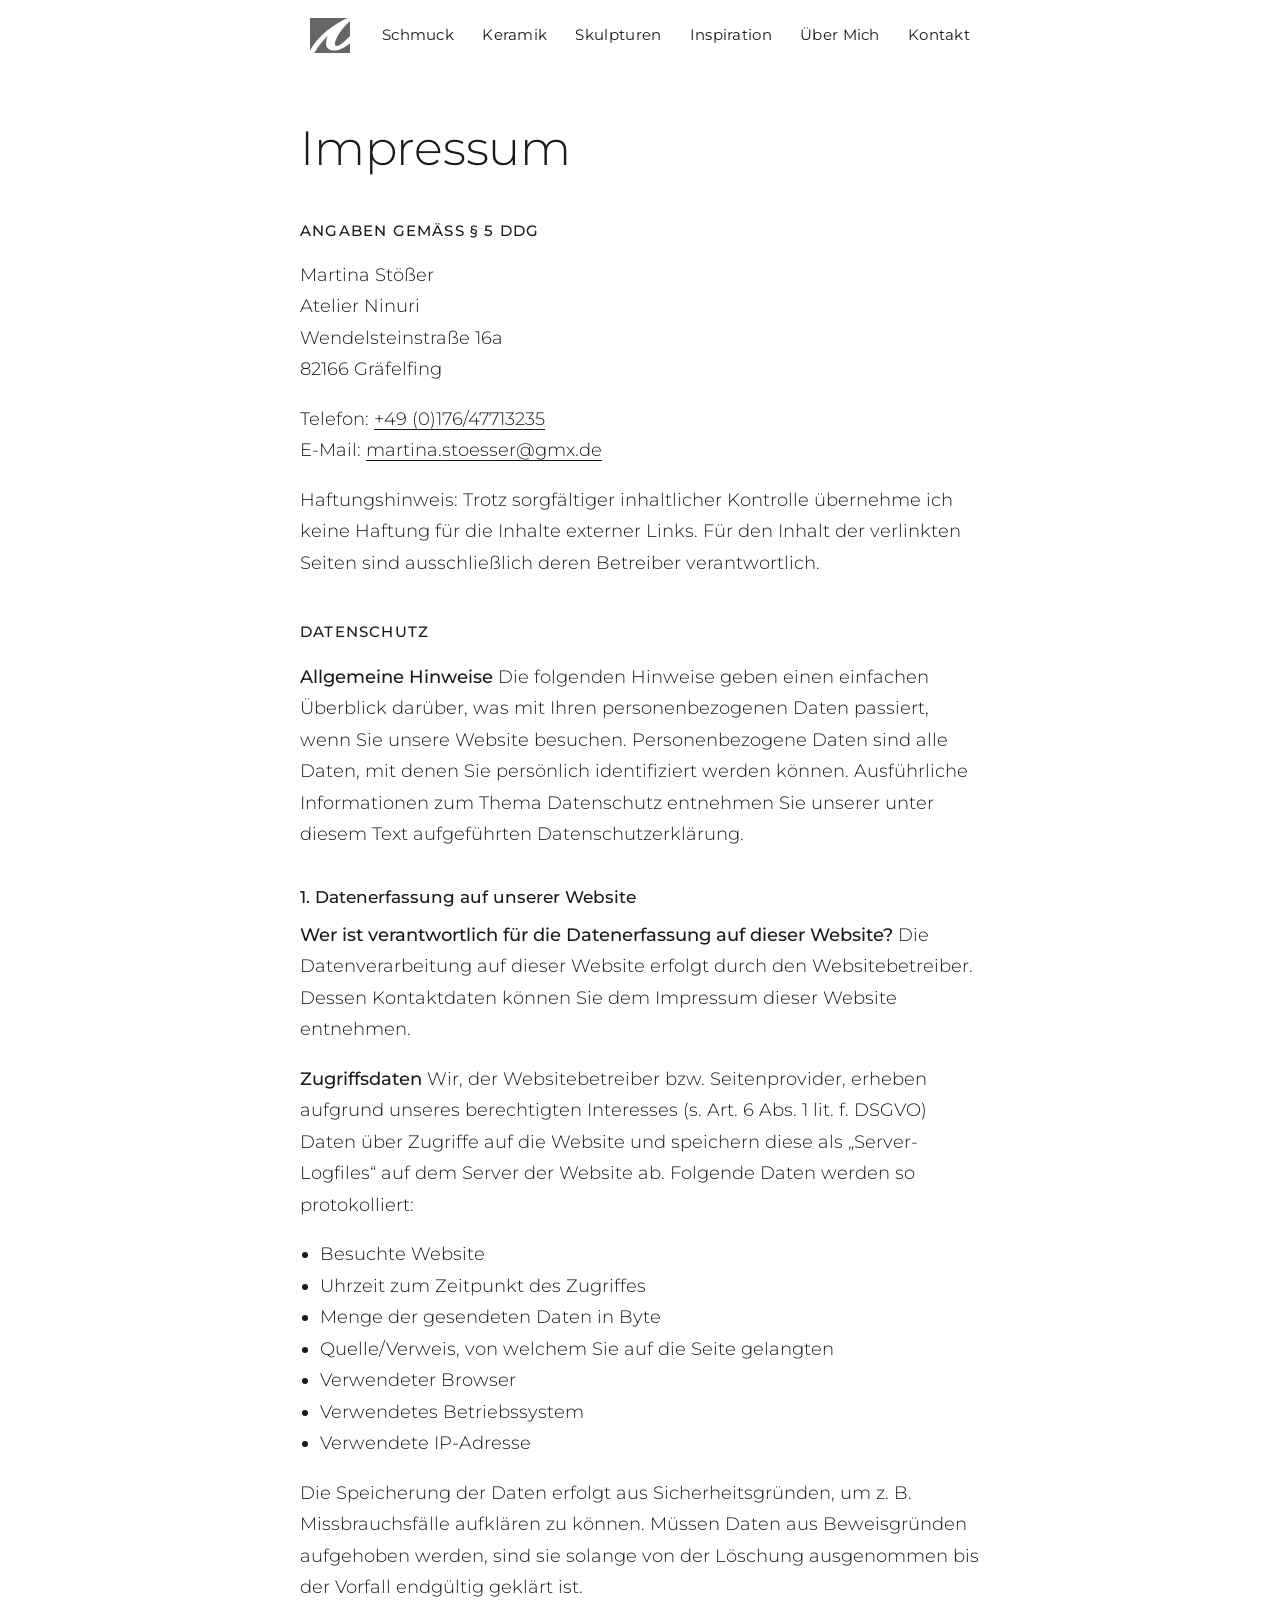
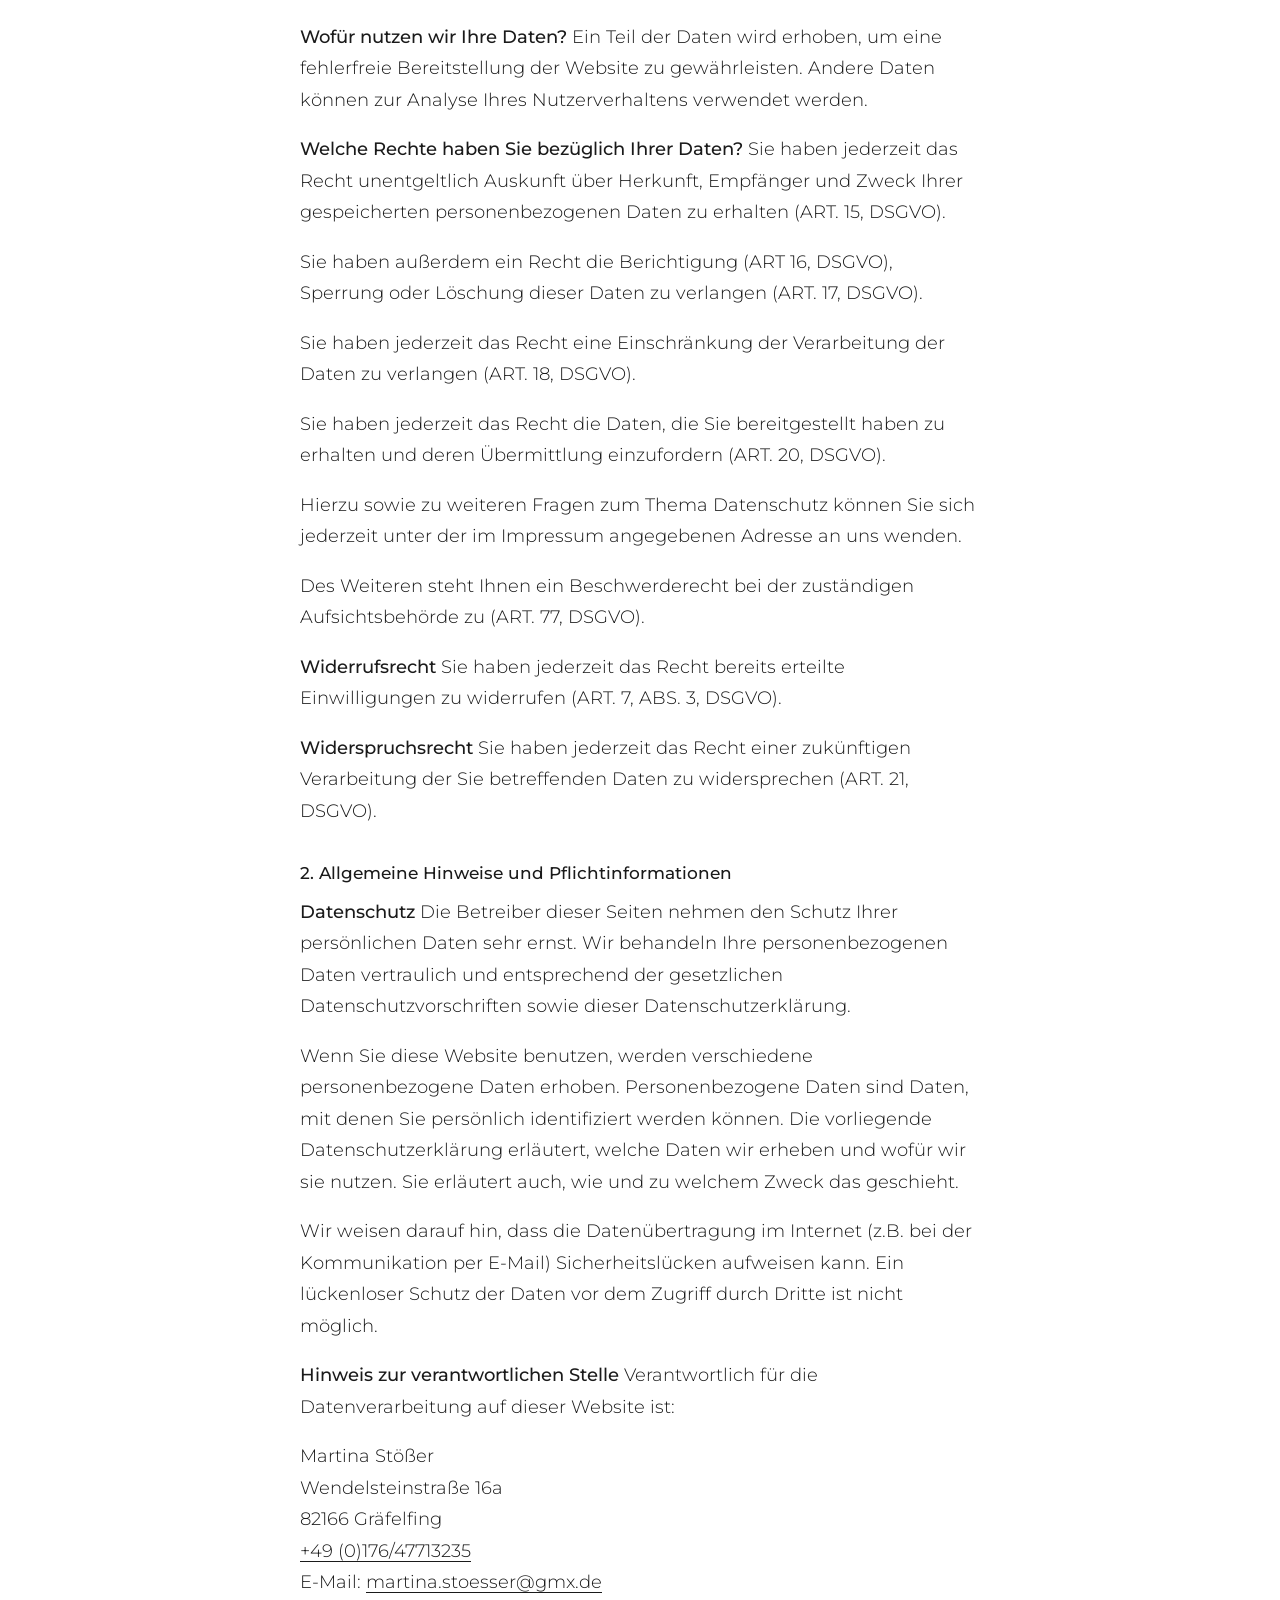
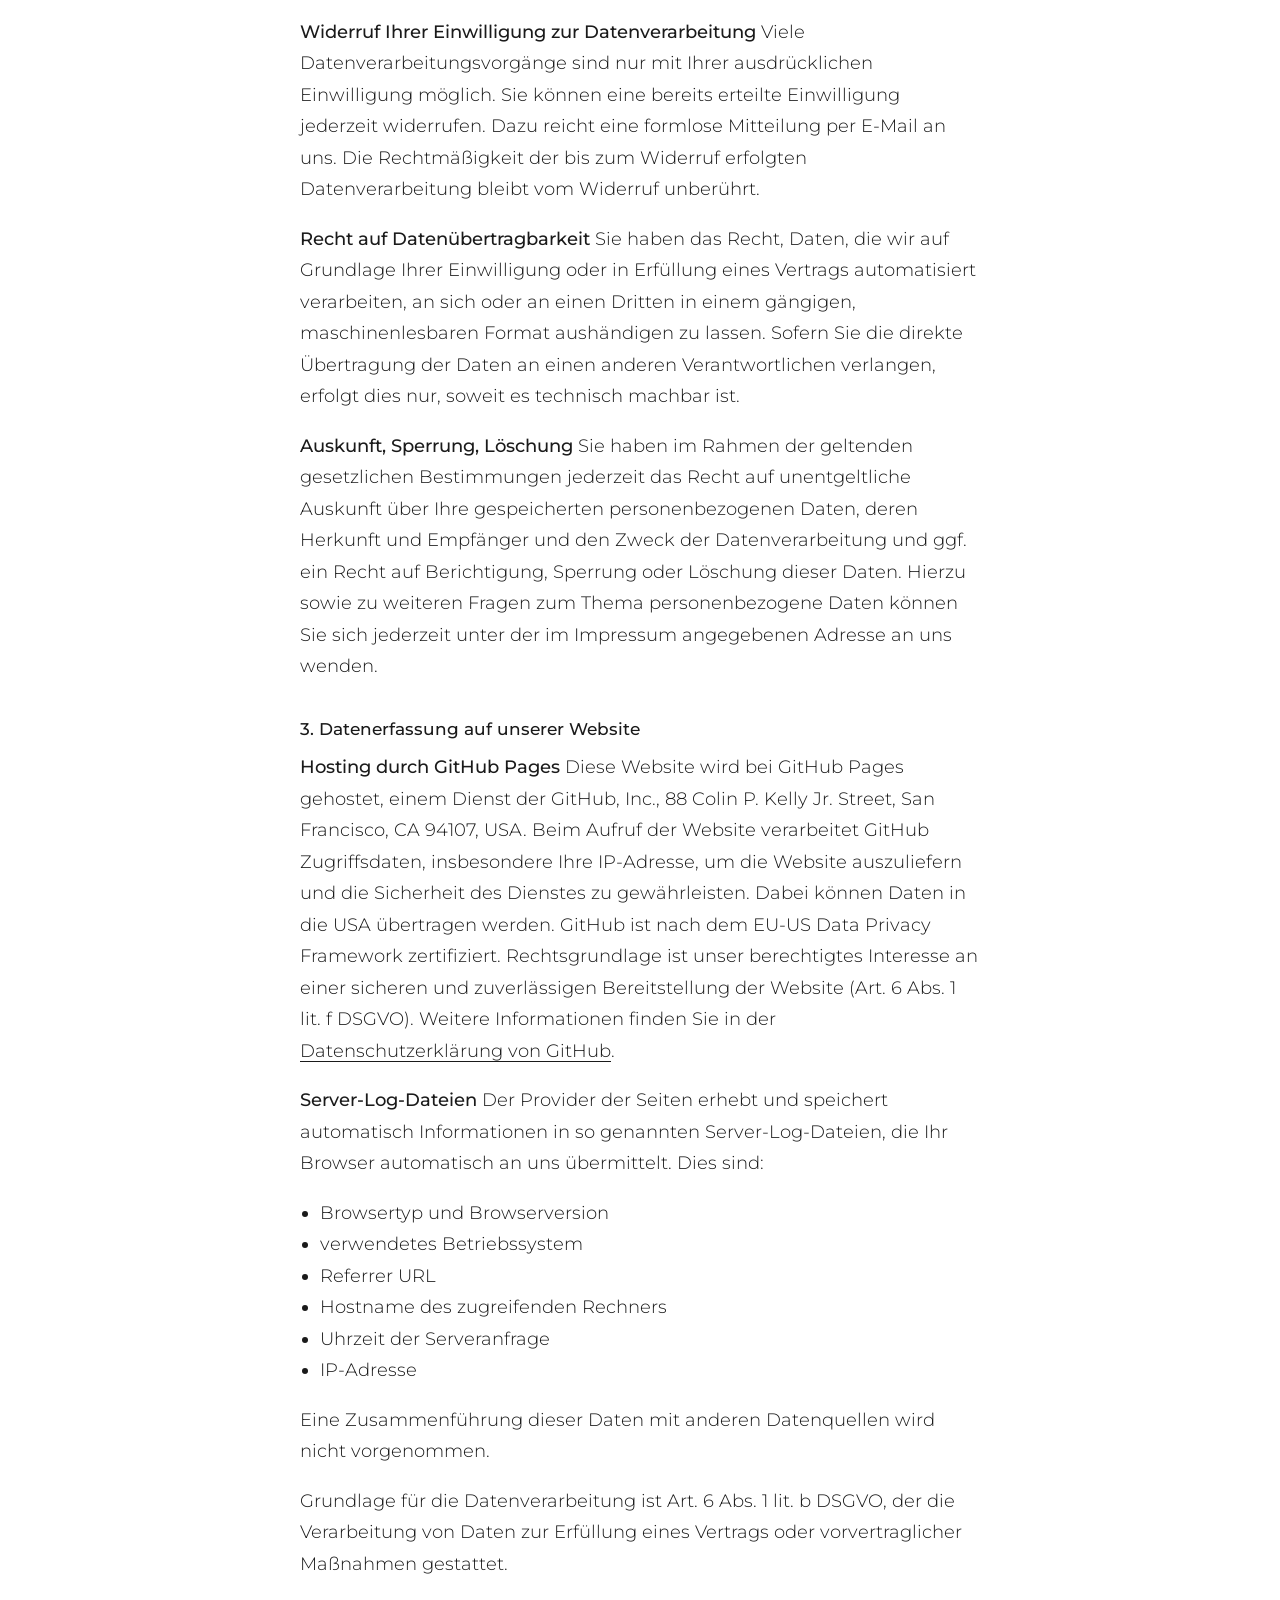
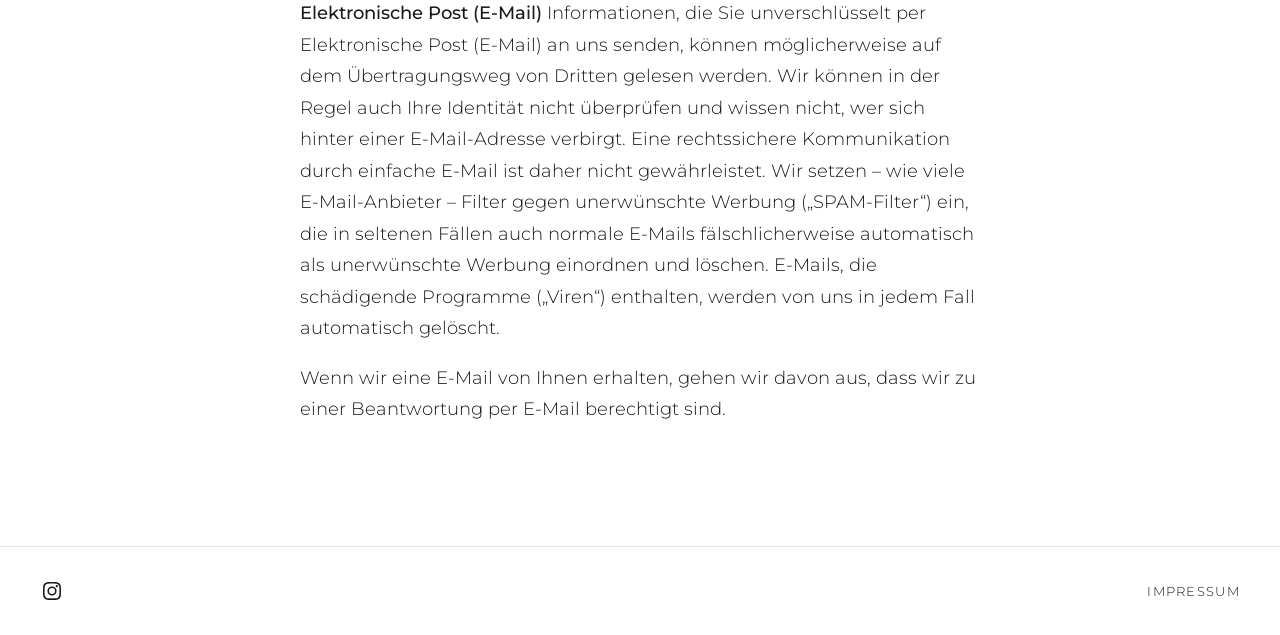
==== impressum/index.html @ 023bb42a "Static site migrated from WordPress, with mobile and desktop design Plain HTML/CSS/JS, one folder pe" ====
<!doctype html>
<html lang="de">
<head>
  <meta charset="utf-8">
  <meta name="viewport" content="width=device-width, initial-scale=1">
  <title>Impressum – Atelier Ninuri</title>
  <meta name="description" content="Impressum und Datenschutz von Atelier Ninuri.">
  <link rel="canonical" href="https://ninuri.de/impressum/">
  <meta property="og:type" content="website">
  <meta property="og:title" content="Impressum – Atelier Ninuri">
  <meta property="og:description" content="Impressum und Datenschutz von Atelier Ninuri.">
  <meta property="og:url" content="https://ninuri.de/impressum/">
  <meta property="og:image" content="https://ninuri.de/assets/img/home/start30.webp">
  <meta name="theme-color" content="#ffffff">
  <link rel="icon" type="image/png" href="../assets/img/favicon.png">
  <link rel="apple-touch-icon" href="../assets/img/apple-touch-icon.png">
  <link rel="preload" href="../assets/fonts/montserrat.woff2" as="font" type="font/woff2" crossorigin>
  <link rel="stylesheet" href="../css/style.css">
  <script>document.documentElement.classList.add('js')</script>
</head>
<body>
  <a class="skip-link" href="#main">Zum Inhalt springen</a>

  <header class="site-header">
    <div class="wrap header-inner">
      <a class="brand" href="../"><img src="../assets/img/logo.webp" width="160" height="140" alt="Atelier Ninuri – Startseite"></a>
      <button class="nav-toggle" type="button" aria-expanded="false" aria-controls="site-nav">
        <span class="nav-toggle-text">Menü</span><span class="burger" aria-hidden="true"></span>
      </button>
      <nav class="site-nav" id="site-nav" aria-label="Hauptmenü">
        <ul>
        <li><a href="../schmuck/">Schmuck</a></li>
        <li><a href="../keramik/">Keramik</a></li>
        <li><a href="../skulpturen/">Skulpturen</a></li>
        <li><a href="../inspiration/">Inspiration</a></li>
        <li><a href="../ueber-mich/">Über Mich</a></li>
        <li><a href="../kontaktformular/">Kontakt</a></li>
        </ul>
      </nav>
    </div>
  </header>

  <main id="main">
    <article class="wrap wrap-narrow page-head prose">
      <h1 class="page-title">Impressum</h1>

      <section aria-labelledby="angaben">
        <h2 id="angaben">Angaben gemäß § 5 DDG</h2>
        <p>Martina Stößer<br>
        Atelier Ninuri<br>
        Wendelsteinstraße 16a<br>
        82166 Gräfelfing</p>
        <p>Telefon: <a href="tel:+4917647713235">+49 (0)176/47713235</a><br>
        E-Mail: <a href="mailto:martina.stoesser@gmx.de">martina.stoesser@gmx.de</a></p>
      </section>

      <p>Haftungshinweis: Trotz sorgfältiger inhaltlicher Kontrolle übernehme ich keine Haftung für die Inhalte externer Links. Für den Inhalt der verlinkten Seiten sind ausschließlich deren Betreiber verantwortlich.</p>

      <h2>Datenschutz</h2>
      <p><strong>Allgemeine Hinweise</strong> Die folgenden Hinweise geben einen einfachen Überblick darüber, was mit Ihren personenbezogenen Daten passiert, wenn Sie unsere Website besuchen. Personenbezogene Daten sind alle Daten, mit denen Sie persönlich identifiziert werden können. Ausführliche Informationen zum Thema Datenschutz entnehmen Sie unserer unter diesem Text aufgeführten Datenschutzerklärung.</p>
      <h3>1. Datenerfassung auf unserer Website</h3>
      <p><strong>Wer ist verantwortlich für die Datenerfassung auf dieser Website?</strong> Die Datenverarbeitung auf dieser Website erfolgt durch den Websitebetreiber. Dessen Kontaktdaten können Sie dem Impressum dieser Website entnehmen.</p>
      <p><strong>Zugriffsdaten</strong> Wir, der Websitebetreiber bzw. Seitenprovider, erheben aufgrund unseres berechtigten Interesses (s. Art. 6 Abs. 1 lit. f. DSGVO) Daten über Zugriffe auf die Website und speichern diese als „Server-Logfiles“ auf dem Server der Website ab. Folgende Daten werden so protokolliert:</p>
      <ul>
        <li>Besuchte Website</li>
        <li>Uhrzeit zum Zeitpunkt des Zugriffes</li>
        <li>Menge der gesendeten Daten in Byte</li>
        <li>Quelle/Verweis, von welchem Sie auf die Seite gelangten</li>
        <li>Verwendeter Browser</li>
        <li>Verwendetes Betriebssystem</li>
        <li>Verwendete IP-Adresse</li>
      </ul>
      <p>Die Speicherung der Daten erfolgt aus Sicherheitsgründen, um z. B. Missbrauchsfälle aufklären zu können. Müssen Daten aus Beweisgründen aufgehoben werden, sind sie solange von der Löschung ausgenommen bis der Vorfall endgültig geklärt ist.</p>
      <p><strong>Wofür nutzen wir Ihre Daten?</strong> Ein Teil der Daten wird erhoben, um eine fehlerfreie Bereitstellung der Website zu gewährleisten. Andere Daten können zur Analyse Ihres Nutzerverhaltens verwendet werden.</p>
      <p><strong>Welche Rechte haben Sie bezüglich Ihrer Daten?</strong> Sie haben jederzeit das Recht unentgeltlich Auskunft über Herkunft, Empfänger und Zweck Ihrer gespeicherten personenbezogenen Daten zu erhalten (ART. 15, DSGVO).</p>
      <p>Sie haben außerdem ein Recht die Berichtigung (ART 16, DSGVO), Sperrung oder Löschung dieser Daten zu verlangen (ART. 17, DSGVO).</p>
      <p>Sie haben jederzeit das Recht eine Einschränkung der Verarbeitung der Daten zu verlangen (ART. 18, DSGVO).</p>
      <p>Sie haben jederzeit das Recht die Daten, die Sie bereitgestellt haben zu erhalten und deren Übermittlung einzufordern (ART. 20, DSGVO).</p>
      <p>Hierzu sowie zu weiteren Fragen zum Thema Datenschutz können Sie sich jederzeit unter der im Impressum angegebenen Adresse an uns wenden.</p>
      <p>Des Weiteren steht Ihnen ein Beschwerderecht bei der zuständigen Aufsichtsbehörde zu (ART. 77, DSGVO).</p>
      <p><strong>Widerrufsrecht</strong> Sie haben jederzeit das Recht bereits erteilte Einwilligungen zu widerrufen (ART. 7, ABS. 3, DSGVO).</p>
      <p><strong>Widerspruchsrecht</strong> Sie haben jederzeit das Recht einer zukünftigen Verarbeitung der Sie betreffenden Daten zu widersprechen (ART. 21, DSGVO).</p>
      <h3>2. Allgemeine Hinweise und Pflichtinformationen</h3>
      <p><strong>Datenschutz</strong> Die Betreiber dieser Seiten nehmen den Schutz Ihrer persönlichen Daten sehr ernst. Wir behandeln Ihre personenbezogenen Daten vertraulich und entsprechend der gesetzlichen Datenschutzvorschriften sowie dieser Datenschutzerklärung.</p>
      <p>Wenn Sie diese Website benutzen, werden verschiedene personenbezogene Daten erhoben. Personenbezogene Daten sind Daten, mit denen Sie persönlich identifiziert werden können. Die vorliegende Datenschutzerklärung erläutert, welche Daten wir erheben und wofür wir sie nutzen. Sie erläutert auch, wie und zu welchem Zweck das geschieht.</p>
      <p>Wir weisen darauf hin, dass die Datenübertragung im Internet (z.B. bei der Kommunikation per E-Mail) Sicherheitslücken aufweisen kann. Ein lückenloser Schutz der Daten vor dem Zugriff durch Dritte ist nicht möglich.</p>
      <p><strong>Hinweis zur verantwortlichen Stelle</strong> Verantwortlich für die Datenverarbeitung auf dieser Website ist:</p>
      <p>Martina Stößer<br>
      Wendelsteinstraße 16a<br>
      82166 Gräfelfing<br>
      <a href="tel:+4917647713235">+49 (0)176/47713235</a><br>
      E-Mail: <a href="mailto:martina.stoesser@gmx.de">martina.stoesser@gmx.de</a></p>
      <p><strong>Widerruf Ihrer Einwilligung zur Datenverarbeitung</strong> Viele Datenverarbeitungsvorgänge sind nur mit Ihrer ausdrücklichen Einwilligung möglich. Sie können eine bereits erteilte Einwilligung jederzeit widerrufen. Dazu reicht eine formlose Mitteilung per E-Mail an uns. Die Rechtmäßigkeit der bis zum Widerruf erfolgten Datenverarbeitung bleibt vom Widerruf unberührt.</p>
      <p><strong>Recht auf Datenübertragbarkeit</strong> Sie haben das Recht, Daten, die wir auf Grundlage Ihrer Einwilligung oder in Erfüllung eines Vertrags automatisiert verarbeiten, an sich oder an einen Dritten in einem gängigen, maschinenlesbaren Format aushändigen zu lassen. Sofern Sie die direkte Übertragung der Daten an einen anderen Verantwortlichen verlangen, erfolgt dies nur, soweit es technisch machbar ist.</p>
      <p><strong>Auskunft, Sperrung, Löschung</strong> Sie haben im Rahmen der geltenden gesetzlichen Bestimmungen jederzeit das Recht auf unentgeltliche Auskunft über Ihre gespeicherten personenbezogenen Daten, deren Herkunft und Empfänger und den Zweck der Datenverarbeitung und ggf. ein Recht auf Berichtigung, Sperrung oder Löschung dieser Daten. Hierzu sowie zu weiteren Fragen zum Thema personenbezogene Daten können Sie sich jederzeit unter der im Impressum angegebenen Adresse an uns wenden.</p>
      <h3>3. Datenerfassung auf unserer Website</h3>
      <p><strong>Hosting durch GitHub Pages</strong> Diese Website wird bei GitHub Pages gehostet, einem Dienst der GitHub, Inc., 88 Colin P. Kelly Jr. Street, San Francisco, CA 94107, USA. Beim Aufruf der Website verarbeitet GitHub Zugriffsdaten, insbesondere Ihre IP-Adresse, um die Website auszuliefern und die Sicherheit des Dienstes zu gewährleisten. Dabei können Daten in die USA übertragen werden. GitHub ist nach dem EU-US Data Privacy Framework zertifiziert. Rechtsgrundlage ist unser berechtigtes Interesse an einer sicheren und zuverlässigen Bereitstellung der Website (Art. 6 Abs. 1 lit. f DSGVO). Weitere Informationen finden Sie in der <a href="https://docs.github.com/de/site-policy/privacy-policies/github-general-privacy-statement" rel="noopener">Datenschutzerklärung von GitHub</a>.</p>
      <p><strong>Server-Log-Dateien</strong> Der Provider der Seiten erhebt und speichert automatisch Informationen in so genannten Server-Log-Dateien, die Ihr Browser automatisch an uns übermittelt. Dies sind:</p>
      <ul>
        <li>Browsertyp und Browserversion</li>
        <li>verwendetes Betriebssystem</li>
        <li>Referrer URL</li>
        <li>Hostname des zugreifenden Rechners</li>
        <li>Uhrzeit der Serveranfrage</li>
        <li>IP-Adresse</li>
      </ul>
      <p>Eine Zusammenführung dieser Daten mit anderen Datenquellen wird nicht vorgenommen.</p>
      <p>Grundlage für die Datenverarbeitung ist Art. 6 Abs. 1 lit. b DSGVO, der die Verarbeitung von Daten zur Erfüllung eines Vertrags oder vorvertraglicher Maßnahmen gestattet.</p>
      <p><strong>Elektronische Post (E-Mail)</strong> Informationen, die Sie unverschlüsselt per Elektronische Post (E-Mail) an uns senden, können möglicherweise auf dem Übertragungsweg von Dritten gelesen werden. Wir können in der Regel auch Ihre Identität nicht überprüfen und wissen nicht, wer sich hinter einer E-Mail-Adresse verbirgt. Eine rechtssichere Kommunikation durch einfache E-Mail ist daher nicht gewährleistet. Wir setzen – wie viele E-Mail-Anbieter – Filter gegen unerwünschte Werbung („SPAM-Filter“) ein, die in seltenen Fällen auch normale E-Mails fälschlicherweise automatisch als unerwünschte Werbung einordnen und löschen. E-Mails, die schädigende Programme („Viren“) enthalten, werden von uns in jedem Fall automatisch gelöscht.</p>
      <p>Wenn wir eine E-Mail von Ihnen erhalten, gehen wir davon aus, dass wir zu einer Beantwortung per E-Mail berechtigt sind.</p>
    </article>

  </main>

  <footer class="site-footer">
    <div class="wrap footer-inner">
      <a class="social" href="https://www.instagram.com/atelier_ninuri/" aria-label="Atelier Ninuri auf Instagram"><svg viewBox="0 0 24 24" aria-hidden="true" focusable="false"><path fill="currentColor" d="M12 4.6c2.4 0 2.7 0 3.6.1.9 0 1.4.2 1.7.3.4.2.7.4 1 .7.3.3.5.6.7 1 .1.3.3.8.3 1.7.1.9.1 1.2.1 3.6s0 2.7-.1 3.6c0 .9-.2 1.4-.3 1.7-.2.4-.4.7-.7 1-.3.3-.6.5-1 .7-.3.1-.8.3-1.7.3-.9.1-1.2.1-3.6.1s-2.7 0-3.6-.1c-.9 0-1.4-.2-1.7-.3-.4-.2-.7-.4-1-.7-.3-.3-.5-.6-.7-1-.1-.3-.3-.8-.3-1.7-.1-.9-.1-1.2-.1-3.6s0-2.7.1-3.6c0-.9.2-1.4.3-1.7.2-.4.4-.7.7-1 .3-.3.6-.5 1-.7.3-.1.8-.3 1.7-.3.9-.1 1.2-.1 3.6-.1M12 3c-2.4 0-2.8 0-3.7.1-1 0-1.6.2-2.2.4-.6.2-1.1.5-1.6 1s-.8 1-1 1.6c-.2.6-.4 1.2-.4 2.2C3 9.2 3 9.6 3 12s0 2.8.1 3.7c0 1 .2 1.6.4 2.2.2.6.5 1.1 1 1.6s1 .8 1.6 1c.6.2 1.2.4 2.2.4.9.1 1.3.1 3.7.1s2.8 0 3.7-.1c1 0 1.6-.2 2.2-.4.6-.2 1.1-.5 1.6-1s.8-1 1-1.6c.2-.6.4-1.2.4-2.2.1-.9.1-1.3.1-3.7s0-2.8-.1-3.7c0-1-.2-1.6-.4-2.2-.2-.6-.5-1.1-1-1.6s-1-.8-1.6-1c-.6-.2-1.2-.4-2.2-.4C14.8 3 14.4 3 12 3zm0 4.4a4.6 4.6 0 1 0 0 9.2 4.6 4.6 0 0 0 0-9.2zM12 15a3 3 0 1 1 0-6 3 3 0 0 1 0 6zm4.8-8.9a1.1 1.1 0 1 0 0 2.2 1.1 1.1 0 0 0 0-2.2z"/></svg></a>
      <div class="footer-links">
        <a href="../impressum/" aria-current="page">Impressum</a>
      </div>
    </div>
  </footer>

  <script src="../js/main.js" defer></script>
</body>
</html>
---- css/style.css ----
/* Atelier Ninuri */

@font-face {
  font-family: "Montserrat";
  src: url("../assets/fonts/montserrat.woff2") format("woff2");
  font-weight: 100 900;
  font-style: normal;
  font-display: swap;
}
@font-face {
  font-family: "Montserrat";
  src: url("../assets/fonts/montserrat-italic.woff2") format("woff2");
  font-weight: 100 900;
  font-style: italic;
  font-display: swap;
}

:root {
  --bg: #fff;
  --fg: #1a1a1a;
  --muted: #666;
  --line: #e7e5e2;
  --surface: #f6f5f3;
  --accent: #3b7c77; /* turquoise glaze */
  --header-h: 72px;
  --max: 1280px;
  --gutter: clamp(1rem, 4vw, 2.5rem);
  --gap: clamp(.5rem, 1vw, .875rem);
  --section-y: clamp(3rem, 8vw, 6.5rem);
  --ease-out: cubic-bezier(.22, 1, .36, 1);
}

*, *::before, *::after { box-sizing: border-box; }

html { scroll-behavior: smooth; scroll-padding-top: calc(var(--header-h) + 1rem); }

body {
  margin: 0;
  min-height: 100vh; min-height: 100dvh;
  display: flex; flex-direction: column;
  background: var(--bg);
  color: var(--fg);
  font-family: "Montserrat", Arial, sans-serif;
  font-weight: 300;
  font-size: clamp(16px, .5vw + 14px, 18px);
  line-height: 1.75;
  -webkit-font-smoothing: antialiased;
  text-rendering: optimizeLegibility;
  overflow-x: clip;
}
body.menu-open, html:has(dialog[open]) { overflow: hidden; }
main { flex: 1; }

img { display: block; max-width: 100%; height: auto; }
a { color: inherit; text-underline-offset: .22em; text-decoration-thickness: 1px; transition: color .2s; }
a:hover { color: var(--accent); }
:focus-visible { outline: 2px solid var(--accent); outline-offset: 3px; border-radius: 2px; }
::selection { background: var(--accent); color: #fff; }
strong, b { font-weight: 500; }

.visually-hidden {
  position: absolute !important; width: 1px; height: 1px; padding: 0; margin: -1px;
  overflow: hidden; clip: rect(0 0 0 0); white-space: nowrap; border: 0;
}
.skip-link {
  position: absolute; left: -9999px; top: 0; z-index: 100;
  background: var(--fg); color: var(--bg); padding: .5rem 1rem; text-decoration: none;
}
.skip-link:focus { left: 1rem; top: 1rem; }

.wrap { width: 100%; max-width: var(--max); margin-inline: auto; padding-inline: var(--gutter); }
.wrap-narrow { max-width: 760px; }

/* Header */
.site-header {
  position: sticky; top: 0; z-index: 50;
  height: var(--header-h);
  background: rgba(255, 255, 255, .92);
  -webkit-backdrop-filter: blur(12px); backdrop-filter: blur(12px);
  border-bottom: 1px solid transparent;
  transition: border-color .3s, box-shadow .3s, height .3s var(--ease-out);
}
.site-header.is-scrolled { --header-h: 60px; border-bottom-color: var(--line); box-shadow: 0 6px 24px rgba(0, 0, 0, .04); }
.header-inner {
  height: 100%; display: flex; align-items: center; justify-content: center; gap: clamp(1.25rem, 2.5vw, 2.25rem);
}
.brand { display: inline-flex; align-items: center; padding: .5rem; margin: -.5rem; border-radius: 4px; }
.brand img { width: 40px; height: auto; transition: transform .4s var(--ease-out); }
.brand:hover img { transform: rotate(-6deg) scale(1.06); }
.nav-toggle { display: none; }
.site-nav ul { list-style: none; margin: 0; padding: 0; display: flex; gap: clamp(1rem, 2.2vw, 2rem); }
.site-nav a {
  position: relative; display: inline-block; padding: .6rem 0;
  text-decoration: none; font-size: 15px; font-weight: 400; letter-spacing: .02em; white-space: nowrap;
}
.site-nav a::after {
  content: ""; position: absolute; left: 0; right: 0; bottom: .35rem; height: 1px;
  background: currentColor; transform: scaleX(0); transform-origin: left; transition: transform .35s var(--ease-out);
}
.site-nav a:hover { color: var(--fg); }
.site-nav a:hover::after, .site-nav a:focus-visible::after, .site-nav a[aria-current="page"]::after { transform: scaleX(1); }

@media (max-width: 820px) {
  :root { --header-h: 64px; }
  .site-header.is-scrolled { --header-h: 56px; }
  .header-inner { justify-content: space-between; }
  .brand img { width: 36px; }
  .nav-toggle {
    display: inline-flex; align-items: center; gap: .6rem;
    min-height: 48px; padding: 0 .25rem 0 .75rem; margin-right: -.25rem;
    background: none; border: 0; color: var(--fg); cursor: pointer;
    font: inherit; font-size: 14px; font-weight: 400; letter-spacing: .04em;
  }
  .burger, .burger::before, .burger::after {
    display: block; width: 22px; height: 1.5px; background: currentColor; border-radius: 2px;
    transition: transform .3s var(--ease-out), background-color .2s;
  }
  .burger { position: relative; }
  .burger::before, .burger::after { content: ""; position: absolute; left: 0; }
  .burger::before { transform: translateY(-6px); }
  .burger::after { transform: translateY(6px); }
  .nav-toggle[aria-expanded="true"] .burger { background: transparent; }
  .nav-toggle[aria-expanded="true"] .burger::before { transform: rotate(45deg); }
  .nav-toggle[aria-expanded="true"] .burger::after { transform: rotate(-45deg); }

  .site-nav {
    position: fixed; top: var(--header-h); left: 0; right: 0; height: calc(100dvh - var(--header-h));
    background: var(--bg); overflow-y: auto;
    padding: 1rem var(--gutter) 2rem;
    visibility: hidden; opacity: 0; transform: translateY(-8px);
    transition: opacity .3s var(--ease-out), transform .3s var(--ease-out), visibility 0s .3s;
  }
  .site-nav.is-open { visibility: visible; opacity: 1; transform: none; transition-delay: 0s; }
  .site-nav ul { flex-direction: column; gap: 0; }
  .site-nav li { border-bottom: 1px solid var(--line); }
  .site-nav a { display: block; padding: 1rem 0; font-size: 1.25rem; }
  .site-nav a::after { display: none; }
  .site-nav a[aria-current="page"] { color: var(--accent); }
  /* Without JavaScript the menu stays visible as a wrapped row */
  html:not(.js) .nav-toggle { display: none; }
  html:not(.js) .site-header { height: auto; position: static; }
  html:not(.js) .header-inner { flex-wrap: wrap; justify-content: center; padding-block: .75rem; }
  html:not(.js) .site-nav { position: static; height: auto; padding: 0; visibility: visible; opacity: 1; transform: none; }
  html:not(.js) .site-nav ul { flex-direction: row; flex-wrap: wrap; justify-content: center; gap: 0 1.25rem; }
  html:not(.js) .site-nav li { border: 0; }
  html:not(.js) .site-nav a { font-size: 15px; padding: .5rem 0; }
}

/* Home mosaic: six columns of landscape, square and landscape tiles */
.mosaic {
  list-style: none; margin: 0 auto; padding: clamp(.75rem, 2vw, 1.5rem) var(--gutter) var(--section-y);
  max-width: 1600px;
  display: grid; grid-template-columns: repeat(6, 1fr); gap: var(--gap);
}
.mosaic li { position: relative; overflow: hidden; background: var(--surface); aspect-ratio: 3 / 2; }
.mosaic .sq { aspect-ratio: 1; }
.mosaic .logo-half { background: #fff; }
.mosaic img { width: 100%; height: 100%; object-fit: cover; }
.mosaic a { position: absolute; inset: 0; display: block; color: #fff; text-decoration: none; }
.mosaic a img { transition: transform .8s var(--ease-out), filter .4s; }
.mosaic a::before {
  content: ""; position: absolute; inset: 0; z-index: 1;
  background: rgba(0, 0, 0, .3); transition: background-color .4s;
}
.tile-label {
  position: absolute; inset: 0; z-index: 2; display: grid; place-items: center; padding: .5rem;
  font-size: clamp(.9rem, 1.7vw, 1.9rem); font-weight: 400; letter-spacing: .01em; text-align: center;
  text-shadow: 0 1px 3px rgba(0, 0, 0, .45), 0 0 22px rgba(0, 0, 0, .35);
}
.tile-label span { position: relative; padding-bottom: .15em; }
.tile-label span::after {
  content: ""; position: absolute; left: 15%; right: 15%; bottom: 0; height: 1px; background: currentColor;
  transform: scaleX(0); transition: transform .45s var(--ease-out);
}
.mosaic a:hover img, .mosaic a:focus-visible img { transform: scale(1.05); }
.mosaic a:hover::before, .mosaic a:focus-visible::before { background: rgba(0, 0, 0, .4); }
.mosaic a:hover .tile-label span::after, .mosaic a:focus-visible .tile-label span::after { transform: scaleX(1); }
.mosaic a:hover { color: #fff; }
.mosaic a:focus-visible { outline-offset: -4px; outline-color: #fff; }

/* Phones: two columns, the two logo halves side by side on top with the same gap */
@media (max-width: 640px) {
  .mosaic { grid-template-columns: repeat(2, 1fr); }
  .mosaic li { aspect-ratio: 1; }
  .mosaic .logo-half { order: -1; }
  .tile-label { font-size: 1.2rem; }
}

/* Page titles and cover bands */
.page-head { padding-top: clamp(1.5rem, 4vw, 3rem); }
.page-title {
  margin: 0 0 clamp(1.5rem, 3vw, 2.5rem);
  font-size: clamp(1.9rem, 3vw + 1rem, 3rem); font-weight: 300; line-height: 1.2; letter-spacing: -.005em;
}
.cover {
  position: relative; display: grid; place-items: center; overflow: hidden;
  min-height: clamp(150px, 22vw, 300px); margin: 0 0 clamp(1.25rem, 3vw, 2.25rem);
  background: var(--surface); color: #fff; text-align: center; isolation: isolate;
}
.cover img { position: absolute; inset: 0; width: 100%; height: 100%; object-fit: cover; z-index: -2; }
.cover::after { content: ""; position: absolute; inset: 0; z-index: -1; background: rgba(0, 0, 0, .3); }
.cover h2, .cover h1 {
  margin: 0; padding: 1rem; font-size: clamp(2rem, 4vw + 1rem, 3.4rem); font-weight: 300; line-height: 1.15;
  text-shadow: 0 2px 18px rgba(0, 0, 0, .25);
}
.section { padding-bottom: var(--section-y); }
.section + .section { padding-top: 0; }

/* Work galleries */
.gallery {
  list-style: none; margin: 0; padding: 0;
  display: grid; grid-template-columns: repeat(4, 1fr); gap: clamp(1rem, 2.2vw, 2rem) var(--gap);
  align-items: start;
}
.gallery figure { margin: 0; }
.gallery a { display: block; overflow: hidden; background: var(--surface); text-decoration: none; }
.gallery img { width: 100%; transition: transform .8s var(--ease-out); }
.gallery a:hover img, .gallery a:focus-visible img { transform: scale(1.04); }
.gallery a:focus-visible { outline-offset: 3px; }
.gallery figcaption { margin-top: .55rem; font-size: 14px; line-height: 1.45; color: var(--muted); }
.gallery-portrait { grid-template-columns: repeat(auto-fill, minmax(min(100%, 260px), 1fr)); max-width: 1100px; margin-inline: auto; }
@media (max-width: 1000px) { .gallery { grid-template-columns: repeat(3, 1fr); } }
@media (max-width: 640px) {
  .gallery, .gallery-portrait { grid-template-columns: repeat(2, 1fr); }
  .gallery figcaption { font-size: 13px; }
}

/* Two-column pages: Über mich, Termine */
.split {
  display: grid; grid-template-columns: minmax(0, 1fr) minmax(0, 1fr); gap: clamp(1.75rem, 5vw, 5rem);
  align-items: center; padding-block: clamp(1rem, 3vw, 2.5rem) var(--section-y);
}
.split-media img { width: 100%; }
.split-text > :first-child { margin-top: 0; }
.split-text p { margin: 0 0 1.1em; max-width: 34em; }
.split-reverse .split-media { order: 2; }
.lead-name { font-size: 1.15em; }
.contact-lines a { text-decoration: none; }
.contact-lines a:hover { text-decoration: underline; }
@media (max-width: 760px) {
  .split { grid-template-columns: 1fr; }
  .split-reverse .split-media { order: 0; }
}

.events { list-style: none; margin: 0; padding: 0; text-align: center; }
.event + .event { margin-top: clamp(2rem, 4vw, 3rem); padding-top: clamp(2rem, 4vw, 3rem); border-top: 1px solid var(--line); }
.event h2 {
  margin: 0 0 .5rem; font-size: 15px; font-weight: 500; letter-spacing: .08em; text-transform: uppercase; line-height: 1.5;
}
.event p { margin: 0 0 .35rem; max-width: none; }
.event .when { font-variant-numeric: tabular-nums; }
.event a { color: var(--accent); overflow-wrap: anywhere; }

/* Buttons and text pages */
.button {
  display: inline-flex; align-items: center; justify-content: center; gap: .6rem;
  min-height: 48px; padding: .75rem 1.6rem; border: 1px solid var(--fg); border-radius: 999px;
  color: var(--fg); background: transparent; text-decoration: none; font-weight: 400; letter-spacing: .02em;
  transition: background-color .25s, color .25s, border-color .25s;
  overflow-wrap: anywhere; text-align: center;
}
.button:hover { background: var(--fg); color: var(--bg); }
.button svg { width: 20px; height: 20px; flex: none; }
.contact-box { text-align: center; padding-bottom: var(--section-y); }
.contact-box p { margin: 0 auto 1.25rem; }
.contact-box .contact-lines { margin-top: 2rem; color: var(--muted); }

.prose { padding-bottom: var(--section-y); }
.prose h2 {
  margin: 2.5rem 0 1rem; font-size: 15px; font-weight: 500; letter-spacing: .08em; text-transform: uppercase;
}
.prose h3 { margin: 2rem 0 .5rem; font-size: 1.05rem; font-weight: 500; }
.prose p, .prose ul { margin: 0 0 1em; }
.prose ul { padding-left: 1.25rem; }
.prose a { overflow-wrap: anywhere; }

/* Footer */
.site-footer { border-top: 1px solid var(--line); }
.footer-inner {
  display: flex; align-items: center; justify-content: space-between; gap: 1rem; flex-wrap: wrap;
  padding-block: 1.25rem;
}
.footer-inner a { text-decoration: none; }
.social { display: inline-flex; align-items: center; justify-content: center; width: 48px; height: 48px; margin-left: -12px; border-radius: 50%; }
.social svg { width: 24px; height: 24px; }
.footer-links { display: flex; gap: 1.5rem; font-size: 13px; letter-spacing: .1em; text-transform: uppercase; }
.footer-links a { display: inline-block; padding: .75rem 0; }
.footer-links a:hover { text-decoration: underline; }

/* Lightbox */
.lightbox {
  width: 100vw; max-width: 100vw; height: 100vh; height: 100dvh; max-height: 100dvh;
  margin: 0; padding: 0; border: 0; background: var(--bg); color: var(--fg);
}
.lightbox::backdrop { background: rgba(255, 255, 255, .9); }
.lightbox[open] { display: grid; grid-template-rows: 1fr auto; }
.lb-stage { display: grid; place-items: center; min-height: 0; padding: 4rem 4.5rem 0; }
.lb-stage img { max-width: 100%; max-height: calc(100vh - 8.5rem); max-height: calc(100dvh - 8.5rem); width: auto; height: auto; object-fit: contain; }
.lb-bar { display: flex; justify-content: center; align-items: baseline; gap: 1rem; padding: 1rem var(--gutter) 1.25rem; text-align: center; }
.lb-caption { font-size: 15px; }
.lb-count { font-size: 13px; color: var(--muted); font-variant-numeric: tabular-nums; }
.lb-btn {
  position: absolute; display: inline-flex; align-items: center; justify-content: center;
  width: 48px; height: 48px; border: 0; border-radius: 50%; background: rgba(255, 255, 255, .85);
  color: var(--fg); cursor: pointer; transition: background-color .2s;
}
.lb-btn:hover { background: var(--surface); }
.lb-btn svg { width: 24px; height: 24px; }
.lb-close { top: .75rem; right: .75rem; }
.lb-prev, .lb-next { top: 50%; transform: translateY(-50%); }
.lb-prev { left: .75rem; }
.lb-next { right: .75rem; }
@media (max-width: 640px) {
  .lb-stage { padding: 3.75rem .5rem 0; }
  .lb-prev, .lb-next { top: auto; bottom: .5rem; transform: none; }
  .lb-bar { padding-inline: 4rem; flex-direction: column; align-items: center; gap: .1rem; }
}

/* Scroll reveal */
.js .reveal { opacity: 0; transform: translateY(18px); transition: opacity .8s var(--ease-out), transform .8s var(--ease-out); }
.js .reveal.is-in { opacity: 1; transform: none; }

@media (prefers-reduced-motion: reduce) {
  html { scroll-behavior: auto; }
  *, *::before, *::after { transition-duration: .01ms !important; animation-duration: .01ms !important; }
  .js .reveal { opacity: 1; transform: none; }
  .mosaic a:hover img, .gallery a:hover img, .brand:hover img { transform: none; }
}
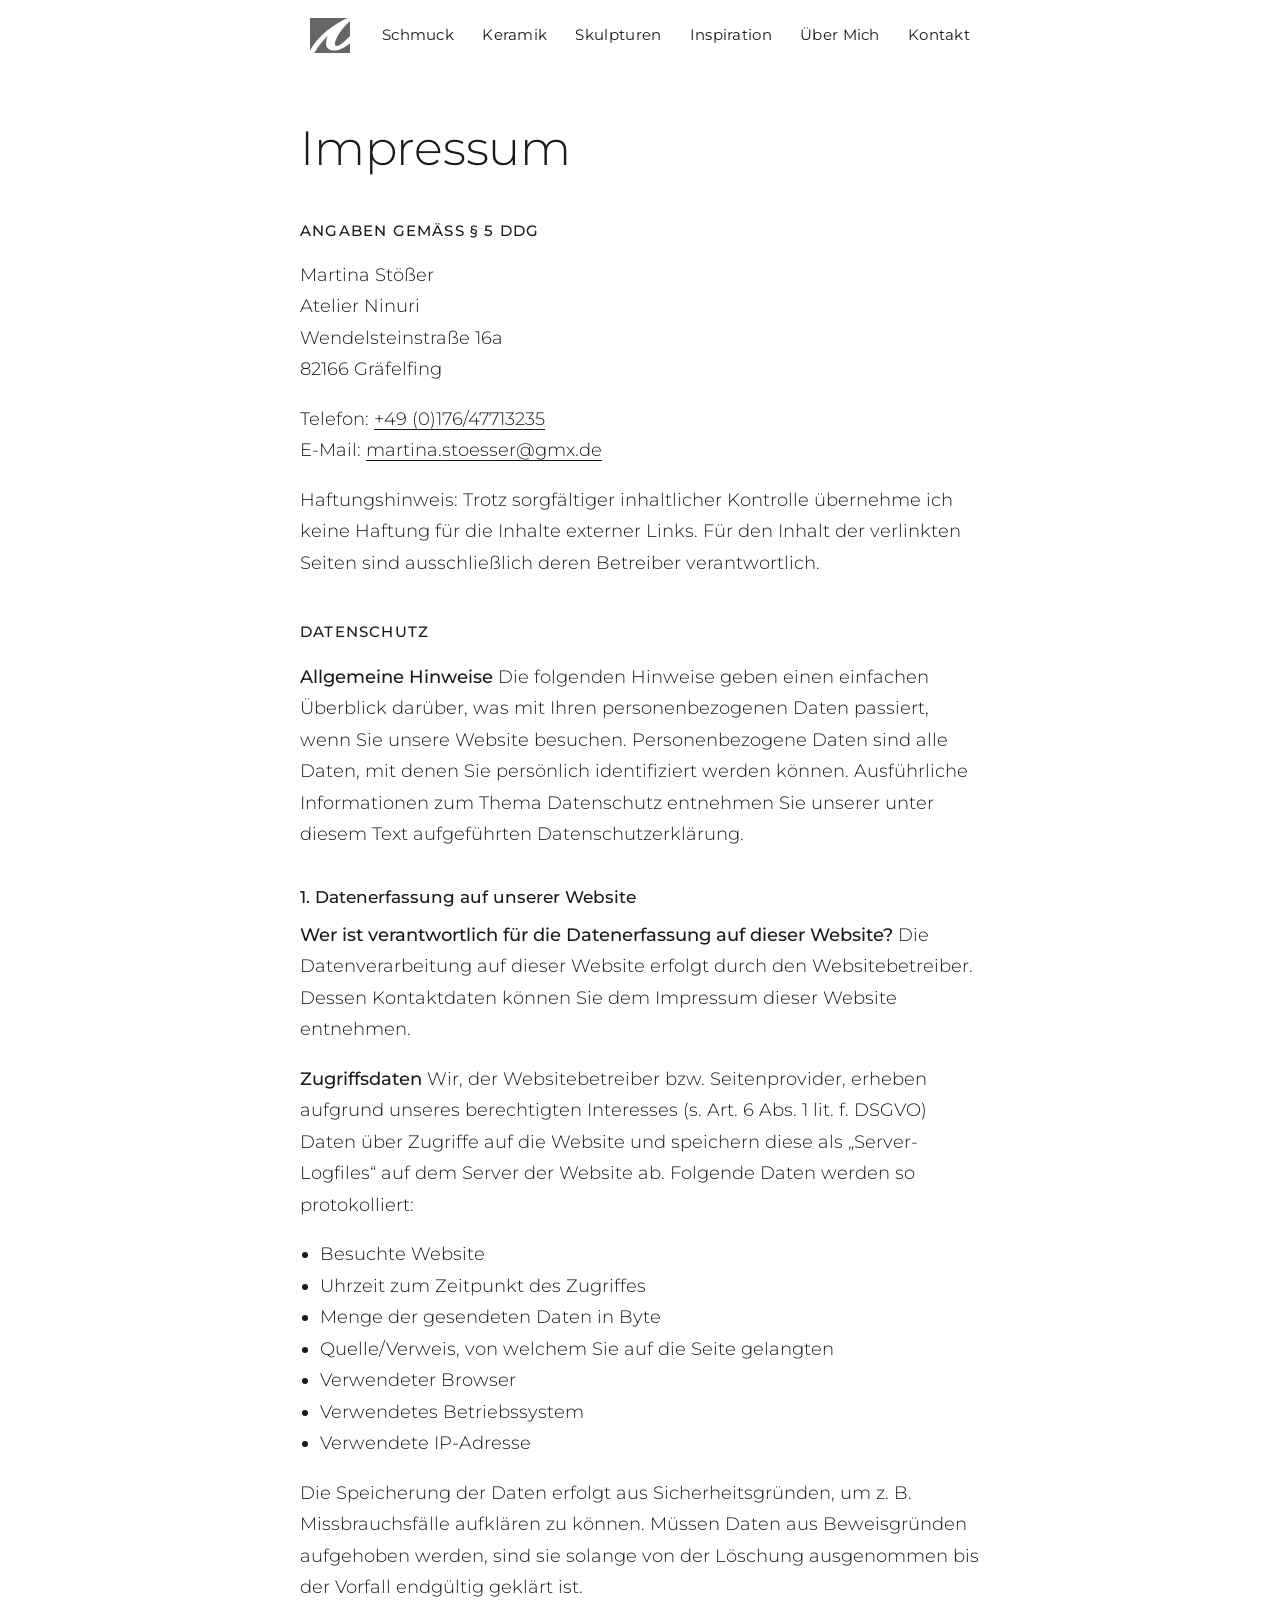
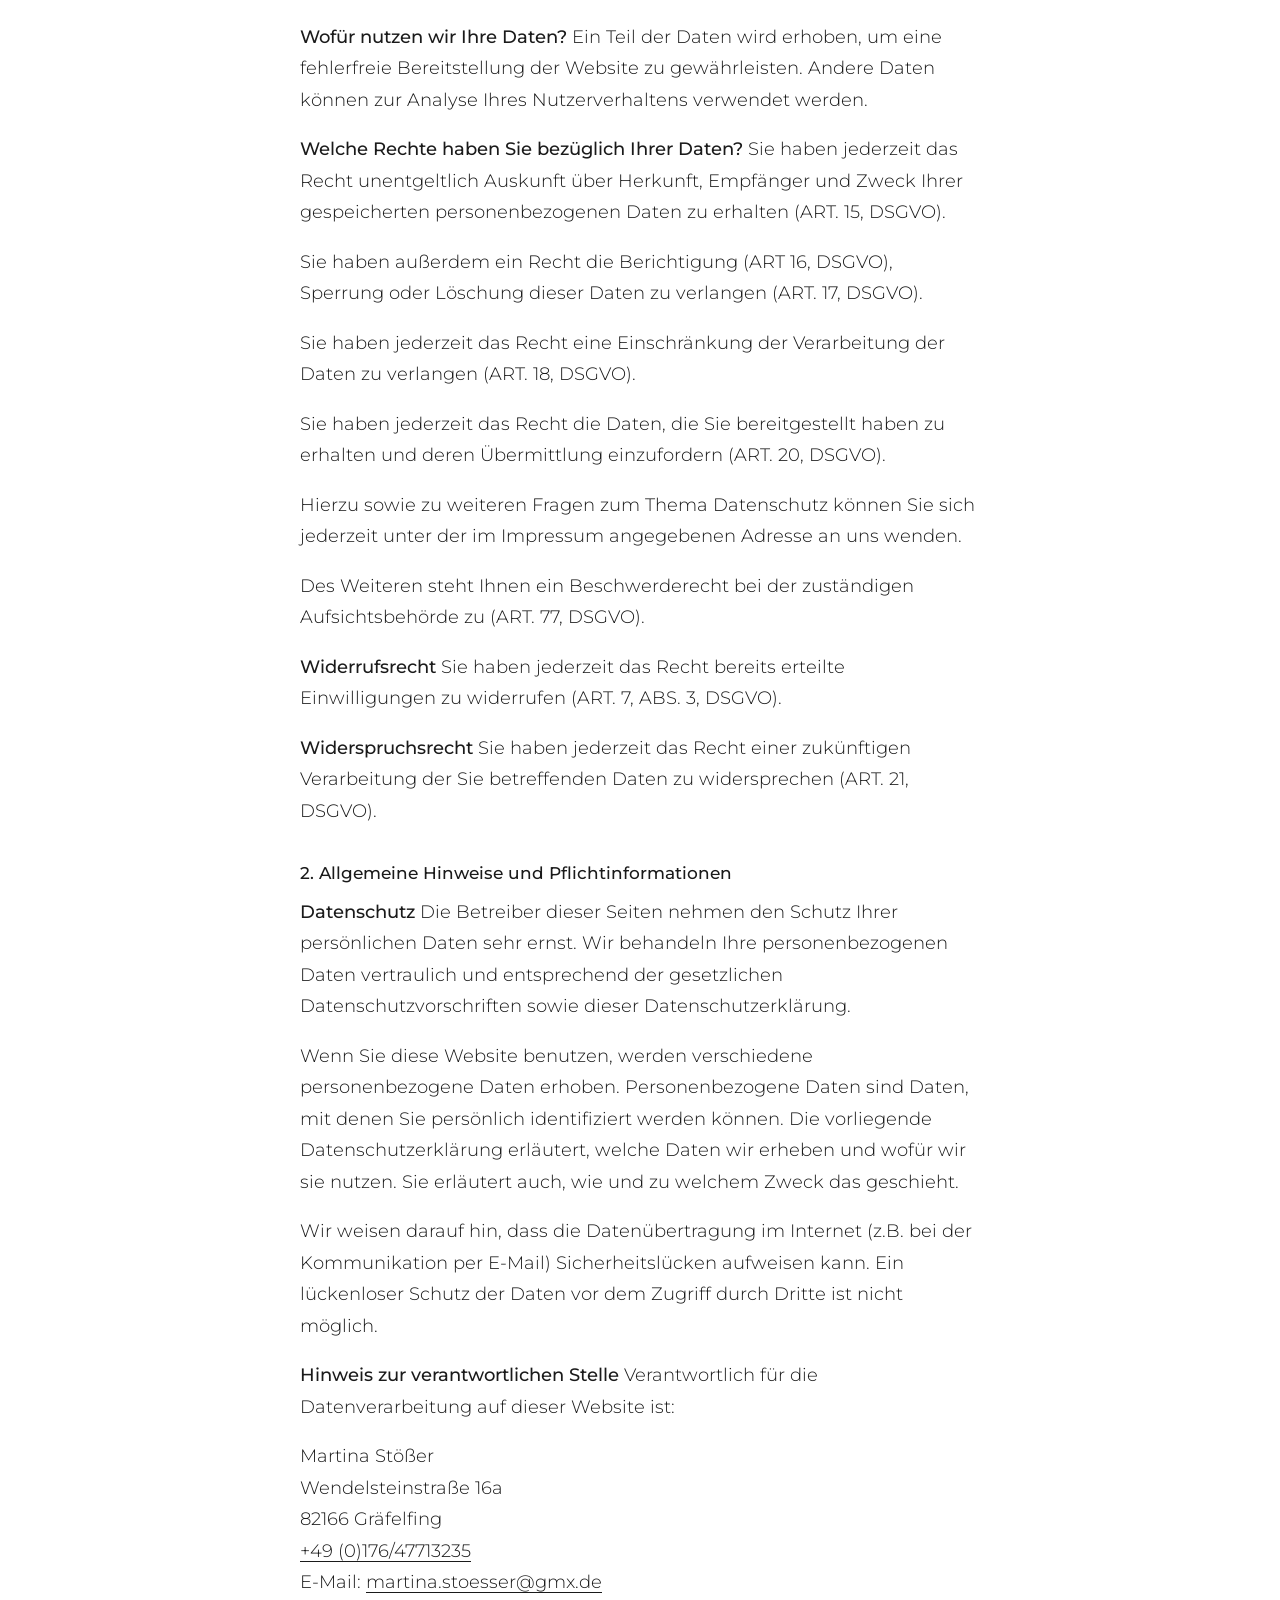
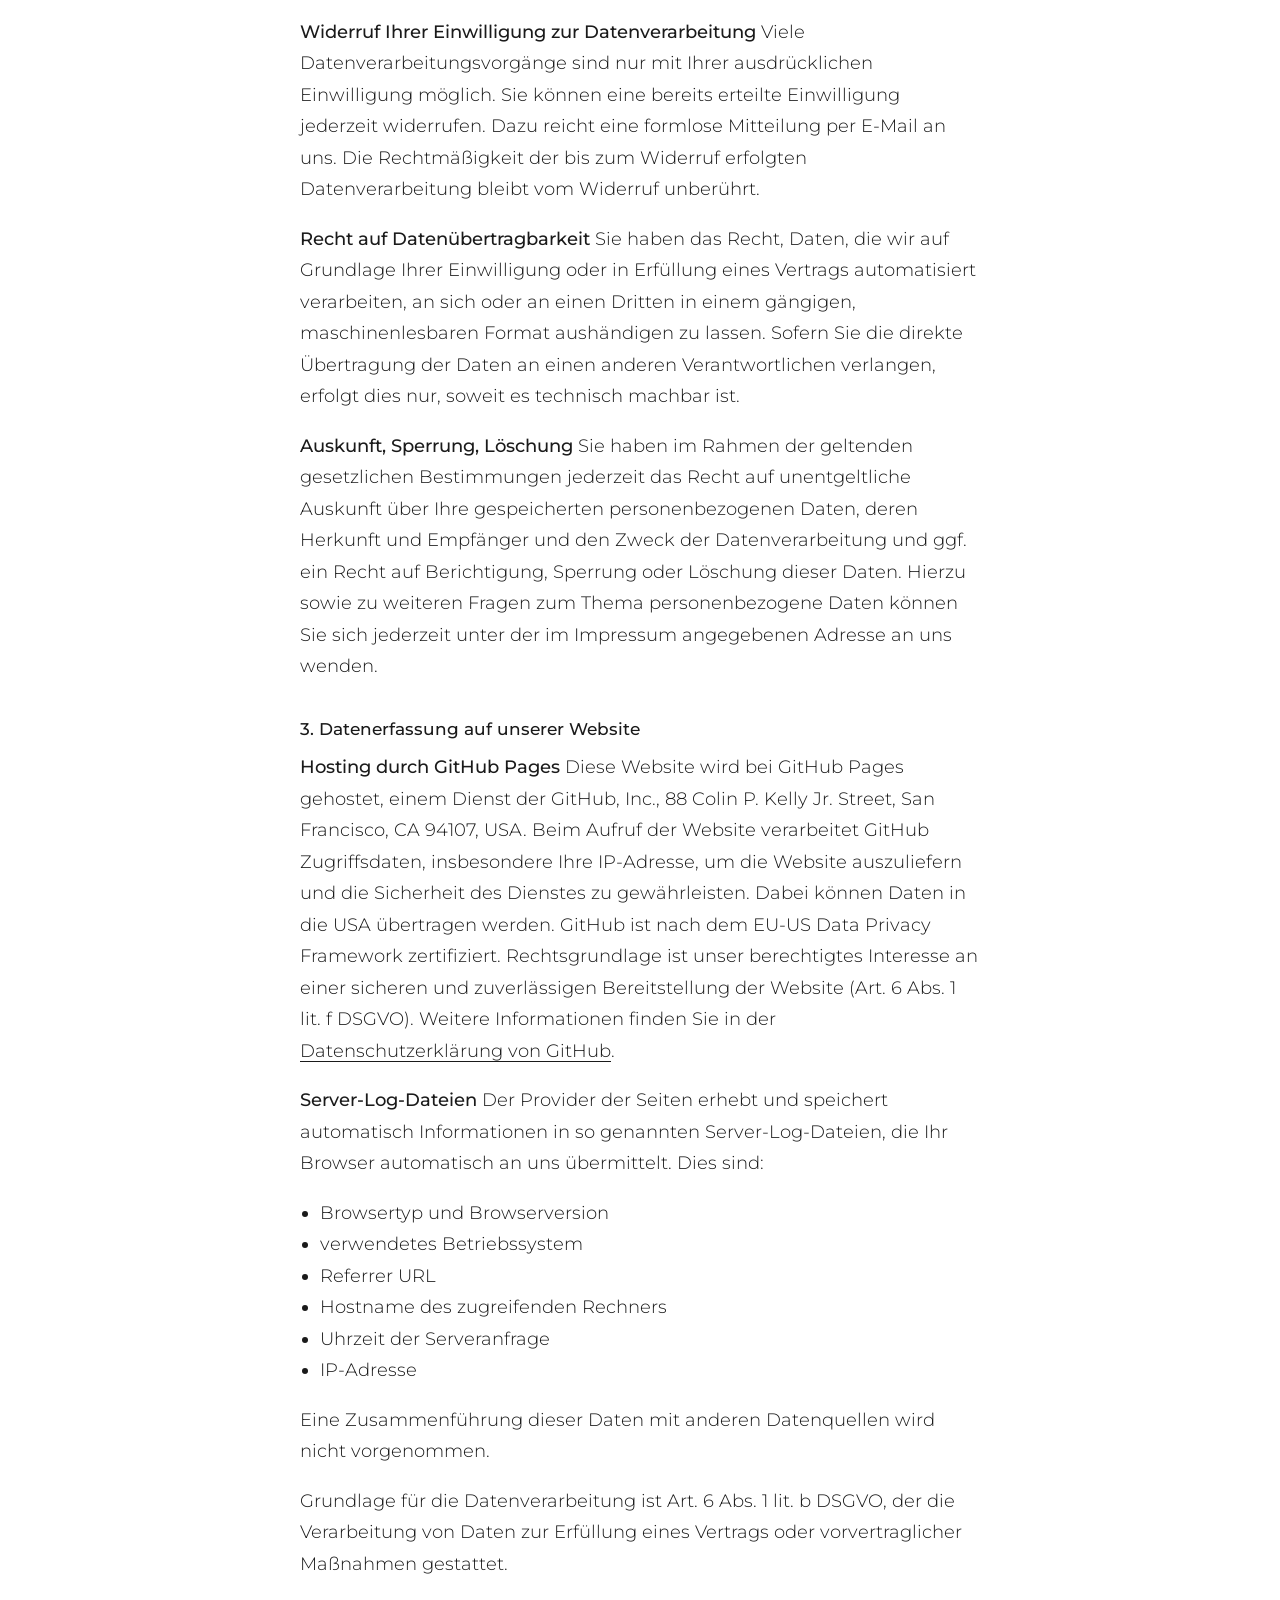
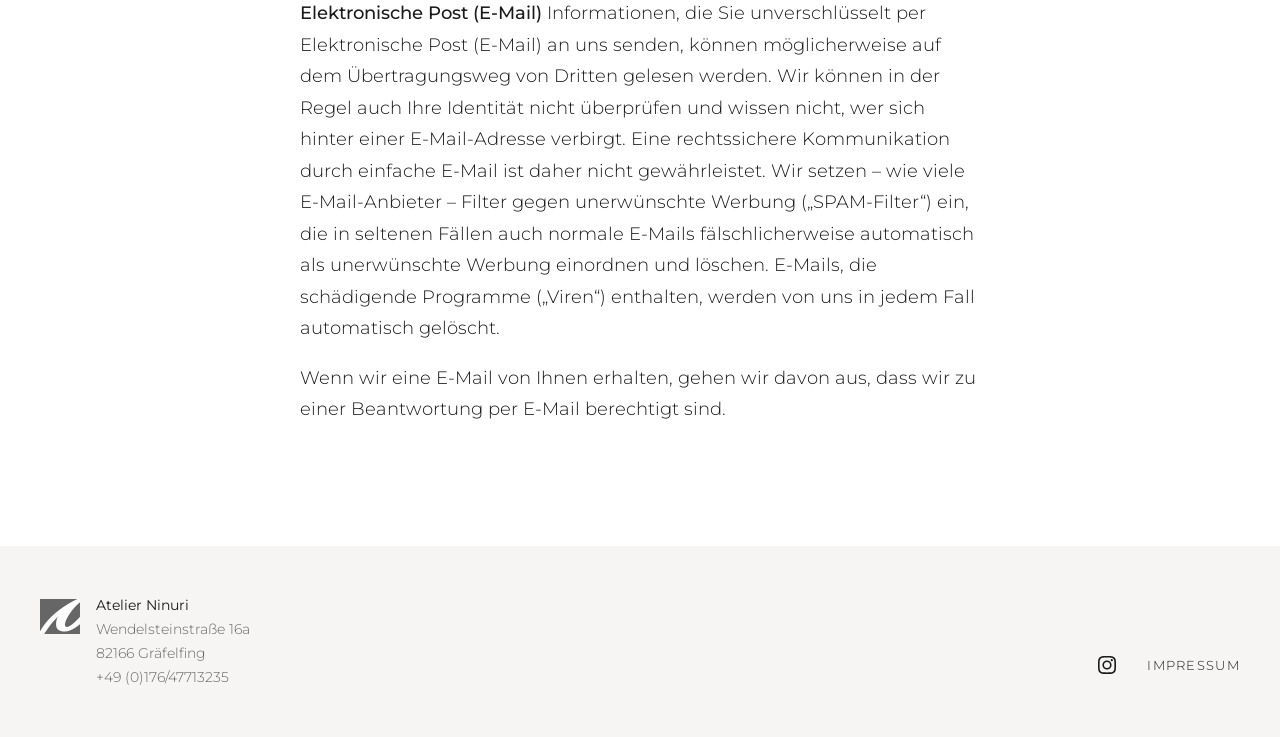
==== commit 73e7ca71: "Design pass: captions, section switcher, next collection, footer - Gallery captions split into name " ====
--- a/impressum/index.html
+++ b/impressum/index.html
@@ -114,8 +114,12 @@
 
   <footer class="site-footer">
     <div class="wrap footer-inner">
-      <a class="social" href="https://www.instagram.com/atelier_ninuri/" aria-label="Atelier Ninuri auf Instagram"><svg viewBox="0 0 24 24" aria-hidden="true" focusable="false"><path fill="currentColor" d="M12 4.6c2.4 0 2.7 0 3.6.1.9 0 1.4.2 1.7.3.4.2.7.4 1 .7.3.3.5.6.7 1 .1.3.3.8.3 1.7.1.9.1 1.2.1 3.6s0 2.7-.1 3.6c0 .9-.2 1.4-.3 1.7-.2.4-.4.7-.7 1-.3.3-.6.5-1 .7-.3.1-.8.3-1.7.3-.9.1-1.2.1-3.6.1s-2.7 0-3.6-.1c-.9 0-1.4-.2-1.7-.3-.4-.2-.7-.4-1-.7-.3-.3-.5-.6-.7-1-.1-.3-.3-.8-.3-1.7-.1-.9-.1-1.2-.1-3.6s0-2.7.1-3.6c0-.9.2-1.4.3-1.7.2-.4.4-.7.7-1 .3-.3.6-.5 1-.7.3-.1.8-.3 1.7-.3.9-.1 1.2-.1 3.6-.1M12 3c-2.4 0-2.8 0-3.7.1-1 0-1.6.2-2.2.4-.6.2-1.1.5-1.6 1s-.8 1-1 1.6c-.2.6-.4 1.2-.4 2.2C3 9.2 3 9.6 3 12s0 2.8.1 3.7c0 1 .2 1.6.4 2.2.2.6.5 1.1 1 1.6s1 .8 1.6 1c.6.2 1.2.4 2.2.4.9.1 1.3.1 3.7.1s2.8 0 3.7-.1c1 0 1.6-.2 2.2-.4.6-.2 1.1-.5 1.6-1s.8-1 1-1.6c.2-.6.4-1.2.4-2.2.1-.9.1-1.3.1-3.7s0-2.8-.1-3.7c0-1-.2-1.6-.4-2.2-.2-.6-.5-1.1-1-1.6s-1-.8-1.6-1c-.6-.2-1.2-.4-2.2-.4C14.8 3 14.4 3 12 3zm0 4.4a4.6 4.6 0 1 0 0 9.2 4.6 4.6 0 0 0 0-9.2zM12 15a3 3 0 1 1 0-6 3 3 0 0 1 0 6zm4.8-8.9a1.1 1.1 0 1 0 0 2.2 1.1 1.1 0 0 0 0-2.2z"/></svg></a>
+      <div class="footer-brand">
+        <img src="../assets/img/logo.webp" width="160" height="140" loading="lazy" alt="">
+        <p><strong>Atelier Ninuri</strong><br>Wendelsteinstraße 16a<br>82166 Gräfelfing<br><a href="tel:+4917647713235">+49 (0)176/47713235</a></p>
+      </div>
       <div class="footer-links">
+        <a class="social" href="https://www.instagram.com/atelier_ninuri/" aria-label="Atelier Ninuri auf Instagram"><svg viewBox="0 0 24 24" aria-hidden="true" focusable="false"><path fill="currentColor" d="M12 4.6c2.4 0 2.7 0 3.6.1.9 0 1.4.2 1.7.3.4.2.7.4 1 .7.3.3.5.6.7 1 .1.3.3.8.3 1.7.1.9.1 1.2.1 3.6s0 2.7-.1 3.6c0 .9-.2 1.4-.3 1.7-.2.4-.4.7-.7 1-.3.3-.6.5-1 .7-.3.1-.8.3-1.7.3-.9.1-1.2.1-3.6.1s-2.7 0-3.6-.1c-.9 0-1.4-.2-1.7-.3-.4-.2-.7-.4-1-.7-.3-.3-.5-.6-.7-1-.1-.3-.3-.8-.3-1.7-.1-.9-.1-1.2-.1-3.6s0-2.7.1-3.6c0-.9.2-1.4.3-1.7.2-.4.4-.7.7-1 .3-.3.6-.5 1-.7.3-.1.8-.3 1.7-.3.9-.1 1.2-.1 3.6-.1M12 3c-2.4 0-2.8 0-3.7.1-1 0-1.6.2-2.2.4-.6.2-1.1.5-1.6 1s-.8 1-1 1.6c-.2.6-.4 1.2-.4 2.2C3 9.2 3 9.6 3 12s0 2.8.1 3.7c0 1 .2 1.6.4 2.2.2.6.5 1.1 1 1.6s1 .8 1.6 1c.6.2 1.2.4 2.2.4.9.1 1.3.1 3.7.1s2.8 0 3.7-.1c1 0 1.6-.2 2.2-.4.6-.2 1.1-.5 1.6-1s.8-1 1-1.6c.2-.6.4-1.2.4-2.2.1-.9.1-1.3.1-3.7s0-2.8-.1-3.7c0-1-.2-1.6-.4-2.2-.2-.6-.5-1.1-1-1.6s-1-.8-1.6-1c-.6-.2-1.2-.4-2.2-.4C14.8 3 14.4 3 12 3zm0 4.4a4.6 4.6 0 1 0 0 9.2 4.6 4.6 0 0 0 0-9.2zM12 15a3 3 0 1 1 0-6 3 3 0 0 1 0 6zm4.8-8.9a1.1 1.1 0 1 0 0 2.2 1.1 1.1 0 0 0 0-2.2z"/></svg></a>
         <a href="../impressum/" aria-current="page">Impressum</a>
       </div>
     </div>
--- a/css/style.css
+++ b/css/style.css
@@ -80,7 +80,9 @@
   border-bottom: 1px solid transparent;
   transition: border-color .3s, box-shadow .3s, height .3s var(--ease-out);
 }
-.site-header.is-scrolled { --header-h: 60px; border-bottom-color: var(--line); box-shadow: 0 6px 24px rgba(0, 0, 0, .04); }
+html.is-scrolled { --header-h: 60px; }
+.is-scrolled .site-header { border-bottom-color: var(--line); box-shadow: 0 6px 24px rgba(0, 0, 0, .04); }
+html:has(.subnav).is-scrolled .site-header { box-shadow: none; }
 .header-inner {
   height: 100%; display: flex; align-items: center; justify-content: center; gap: clamp(1.25rem, 2.5vw, 2.25rem);
 }
@@ -102,7 +104,7 @@
 
 @media (max-width: 820px) {
   :root { --header-h: 64px; }
-  .site-header.is-scrolled { --header-h: 56px; }
+  html.is-scrolled { --header-h: 56px; }
   .header-inner { justify-content: space-between; }
   .brand img { width: 36px; }
   .nav-toggle {
@@ -178,10 +180,26 @@
 .mosaic a:hover { color: #fff; }
 .mosaic a:focus-visible { outline-offset: -4px; outline-color: #fff; }
 
+/* All rows square when the whole mosaic fits the window height (set in main.js) */
+.mosaic.is-square li { aspect-ratio: 1; }
+.mosaic .focus-top { object-position: 50% 4%; }
+
+/* Tall windows where all five rows fit (set in main.js): 4 x 5 square tiles,
+   the two logo halves fill a 2 x 2 block in the middle (one column each, so
+   the gap still runs through the logo) */
+@media (min-width: 641px) {
+  .mosaic.is-four { grid-template-columns: repeat(4, 1fr); }
+  .mosaic.is-four li { aspect-ratio: 1; order: var(--o4); }
+  .mosaic.is-four .logo-half { grid-row: 2 / span 2; grid-column: 2; aspect-ratio: auto; }
+  .mosaic.is-four .logo-half + .logo-half { grid-column: 3; }
+  .mosaic.is-four .logo-half img { object-fit: contain; }
+  .mosaic.is-four .tile-label { font-size: clamp(1rem, 2.4vw, 1.9rem); }
+}
+
 /* Phones: two columns, the two logo halves side by side on top with the same gap */
 @media (max-width: 640px) {
   .mosaic { grid-template-columns: repeat(2, 1fr); }
-  .mosaic li { aspect-ratio: 1; }
+  .mosaic li { aspect-ratio: 1; order: var(--o2); }
   .mosaic .logo-half { order: -1; }
   .tile-label { font-size: 1.2rem; }
 }
@@ -217,7 +235,39 @@
 .gallery img { width: 100%; transition: transform .8s var(--ease-out); }
 .gallery a:hover img, .gallery a:focus-visible img { transform: scale(1.04); }
 .gallery a:focus-visible { outline-offset: 3px; }
-.gallery figcaption { margin-top: .55rem; font-size: 14px; line-height: 1.45; color: var(--muted); }
+.gallery figcaption { margin-top: .6rem; font-size: 15px; line-height: 1.4; }
+.work-name { display: block; color: var(--fg); font-weight: 400; }
+.work-detail { display: block; margin-top: .1rem; font-size: 13px; color: var(--muted); letter-spacing: .02em; }
+.gallery a:hover + figcaption .work-name { color: var(--accent); }
+
+/* Section switcher (Gold · Silber, Porzellan · Steinzeug) */
+.subnav {
+  position: sticky; top: var(--header-h); z-index: 40;
+  display: flex; justify-content: center; padding: .5rem var(--gutter) .75rem;
+  background: rgba(255, 255, 255, .92); -webkit-backdrop-filter: blur(12px); backdrop-filter: blur(12px);
+  transition: top .3s var(--ease-out);
+}
+.subnav ul { list-style: none; margin: 0; padding: 4px; display: flex; gap: 4px; border: 1px solid var(--line); border-radius: 999px; }
+.subnav a {
+  display: inline-flex; align-items: center; min-height: 40px; padding: 0 1.25rem; border-radius: 999px;
+  font-size: 14px; letter-spacing: .04em; text-decoration: none; transition: background-color .25s, color .25s;
+}
+.subnav a:hover { color: var(--fg); background: var(--surface); }
+.subnav a.is-active { background: var(--fg); color: var(--bg); }
+html:has(.subnav) { scroll-padding-top: calc(var(--header-h) + 4.5rem); }
+
+/* Link on to the next collection */
+.next-page { display: flex; justify-content: flex-end; padding-bottom: var(--section-y); }
+.next-page a {
+  display: inline-flex; align-items: center; gap: 1rem; padding: 1rem 0;
+  border-bottom: 1px solid var(--line); text-decoration: none;
+  font-size: clamp(1.6rem, 2.5vw + 1rem, 2.6rem); font-weight: 300; line-height: 1.2;
+  transition: border-color .3s, color .3s;
+}
+.next-page .arrow { display: inline-flex; transition: transform .4s var(--ease-out); }
+.next-page svg { width: 1em; height: 1em; }
+.next-page a:hover { border-color: var(--accent); }
+.next-page a:hover .arrow { transform: translateX(.35em); }
 .gallery-portrait { grid-template-columns: repeat(auto-fill, minmax(min(100%, 260px), 1fr)); max-width: 1100px; margin-inline: auto; }
 @media (max-width: 1000px) { .gallery { grid-template-columns: repeat(3, 1fr); } }
 @media (max-width: 640px) {
@@ -234,7 +284,7 @@
 .split-text > :first-child { margin-top: 0; }
 .split-text p { margin: 0 0 1.1em; max-width: 34em; }
 .split-reverse .split-media { order: 2; }
-.lead-name { font-size: 1.15em; }
+.lead-name { margin-bottom: 1.5rem !important; font-size: clamp(1.6rem, 2vw + 1rem, 2.4rem); font-weight: 300; line-height: 1.2; }
 .contact-lines a { text-decoration: none; }
 .contact-lines a:hover { text-decoration: underline; }
 @media (max-width: 760px) {
@@ -265,6 +315,14 @@
 .contact-box p { margin: 0 auto 1.25rem; }
 .contact-box .contact-lines { margin-top: 2rem; color: var(--muted); }
 
+.photo-strip {
+  list-style: none; margin: 0 0 clamp(2rem, 4vw, 3rem); padding: 0;
+  display: grid; grid-template-columns: repeat(6, 1fr); gap: var(--gap);
+}
+.photo-strip li { aspect-ratio: 1; overflow: hidden; background: var(--surface); }
+.photo-strip img { width: 100%; height: 100%; object-fit: cover; }
+@media (max-width: 760px) { .photo-strip { grid-template-columns: repeat(3, 1fr); } }
+
 .prose { padding-bottom: var(--section-y); }
 .prose h2 {
   margin: 2.5rem 0 1rem; font-size: 15px; font-weight: 500; letter-spacing: .08em; text-transform: uppercase;
@@ -275,17 +333,24 @@
 .prose a { overflow-wrap: anywhere; }
 
 /* Footer */
-.site-footer { border-top: 1px solid var(--line); }
+.site-footer { background: var(--surface); }
 .footer-inner {
-  display: flex; align-items: center; justify-content: space-between; gap: 1rem; flex-wrap: wrap;
-  padding-block: 1.25rem;
+  display: flex; align-items: flex-end; justify-content: space-between; gap: 1.5rem 2rem; flex-wrap: wrap;
+  padding-block: clamp(2rem, 4vw, 3rem);
 }
 .footer-inner a { text-decoration: none; }
-.social { display: inline-flex; align-items: center; justify-content: center; width: 48px; height: 48px; margin-left: -12px; border-radius: 50%; }
+.footer-inner a:hover { color: var(--accent); }
+.footer-brand { display: flex; align-items: flex-start; gap: 1rem; }
+.footer-brand img { width: 40px; margin-top: .3rem; }
+.footer-brand p { margin: 0; font-size: 14px; line-height: 1.7; color: var(--muted); }
+.footer-brand strong { color: var(--fg); font-weight: 400; }
+.social { display: inline-flex; align-items: center; justify-content: center; width: 48px; height: 48px; border-radius: 50%; }
 .social svg { width: 24px; height: 24px; }
-.footer-links { display: flex; gap: 1.5rem; font-size: 13px; letter-spacing: .1em; text-transform: uppercase; }
-.footer-links a { display: inline-block; padding: .75rem 0; }
-.footer-links a:hover { text-decoration: underline; }
+.footer-links { display: flex; align-items: center; gap: 1rem; font-size: 13px; letter-spacing: .1em; text-transform: uppercase; }
+.footer-links a:not(.social) { display: inline-block; padding: .75rem 0; }
+
+/* Soft cross-fade between pages in browsers that support it */
+@view-transition { navigation: auto; }
 
 /* Lightbox */
 .lightbox {
@@ -324,5 +389,6 @@
   html { scroll-behavior: auto; }
   *, *::before, *::after { transition-duration: .01ms !important; animation-duration: .01ms !important; }
   .js .reveal { opacity: 1; transform: none; }
-  .mosaic a:hover img, .gallery a:hover img, .brand:hover img { transform: none; }
-}
+  .mosaic a:hover img, .gallery a:hover img, .brand:hover img, .next-page a:hover .arrow { transform: none; }
+  @view-transition { navigation: none; }
+}
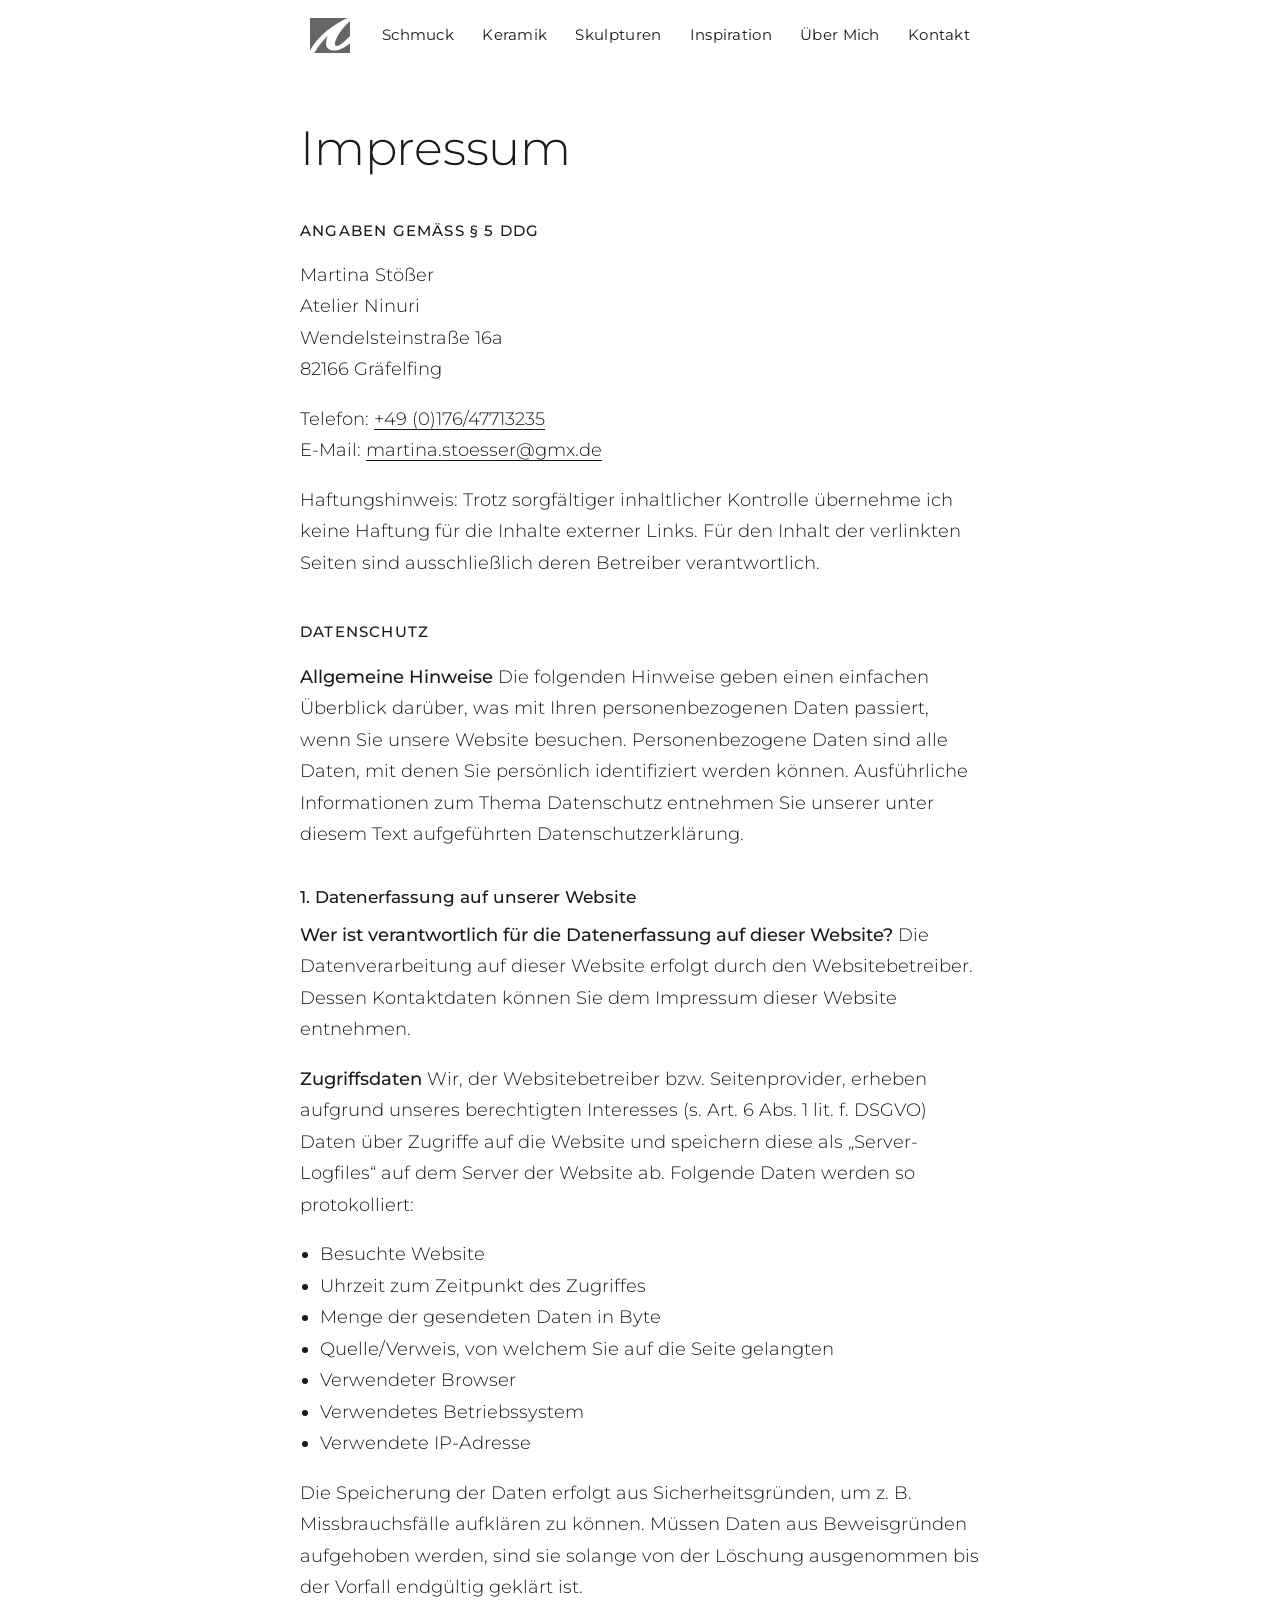
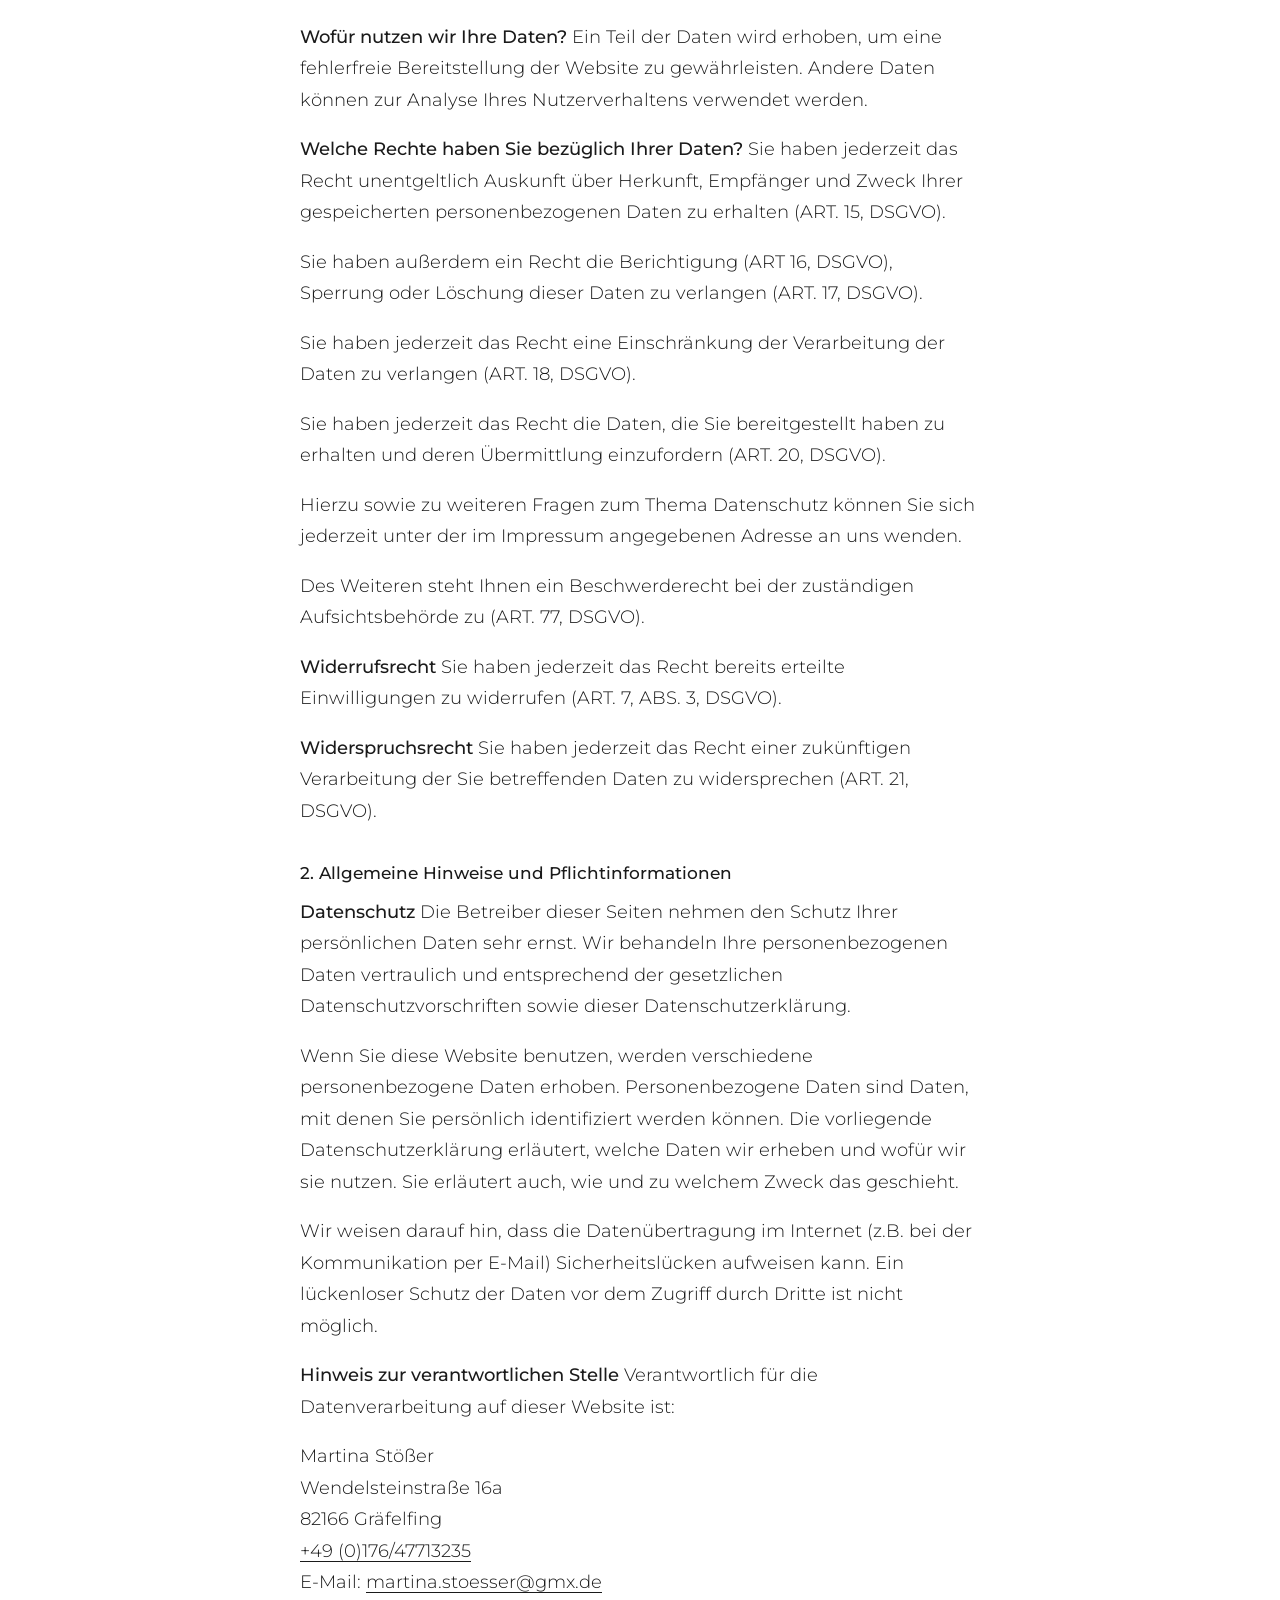
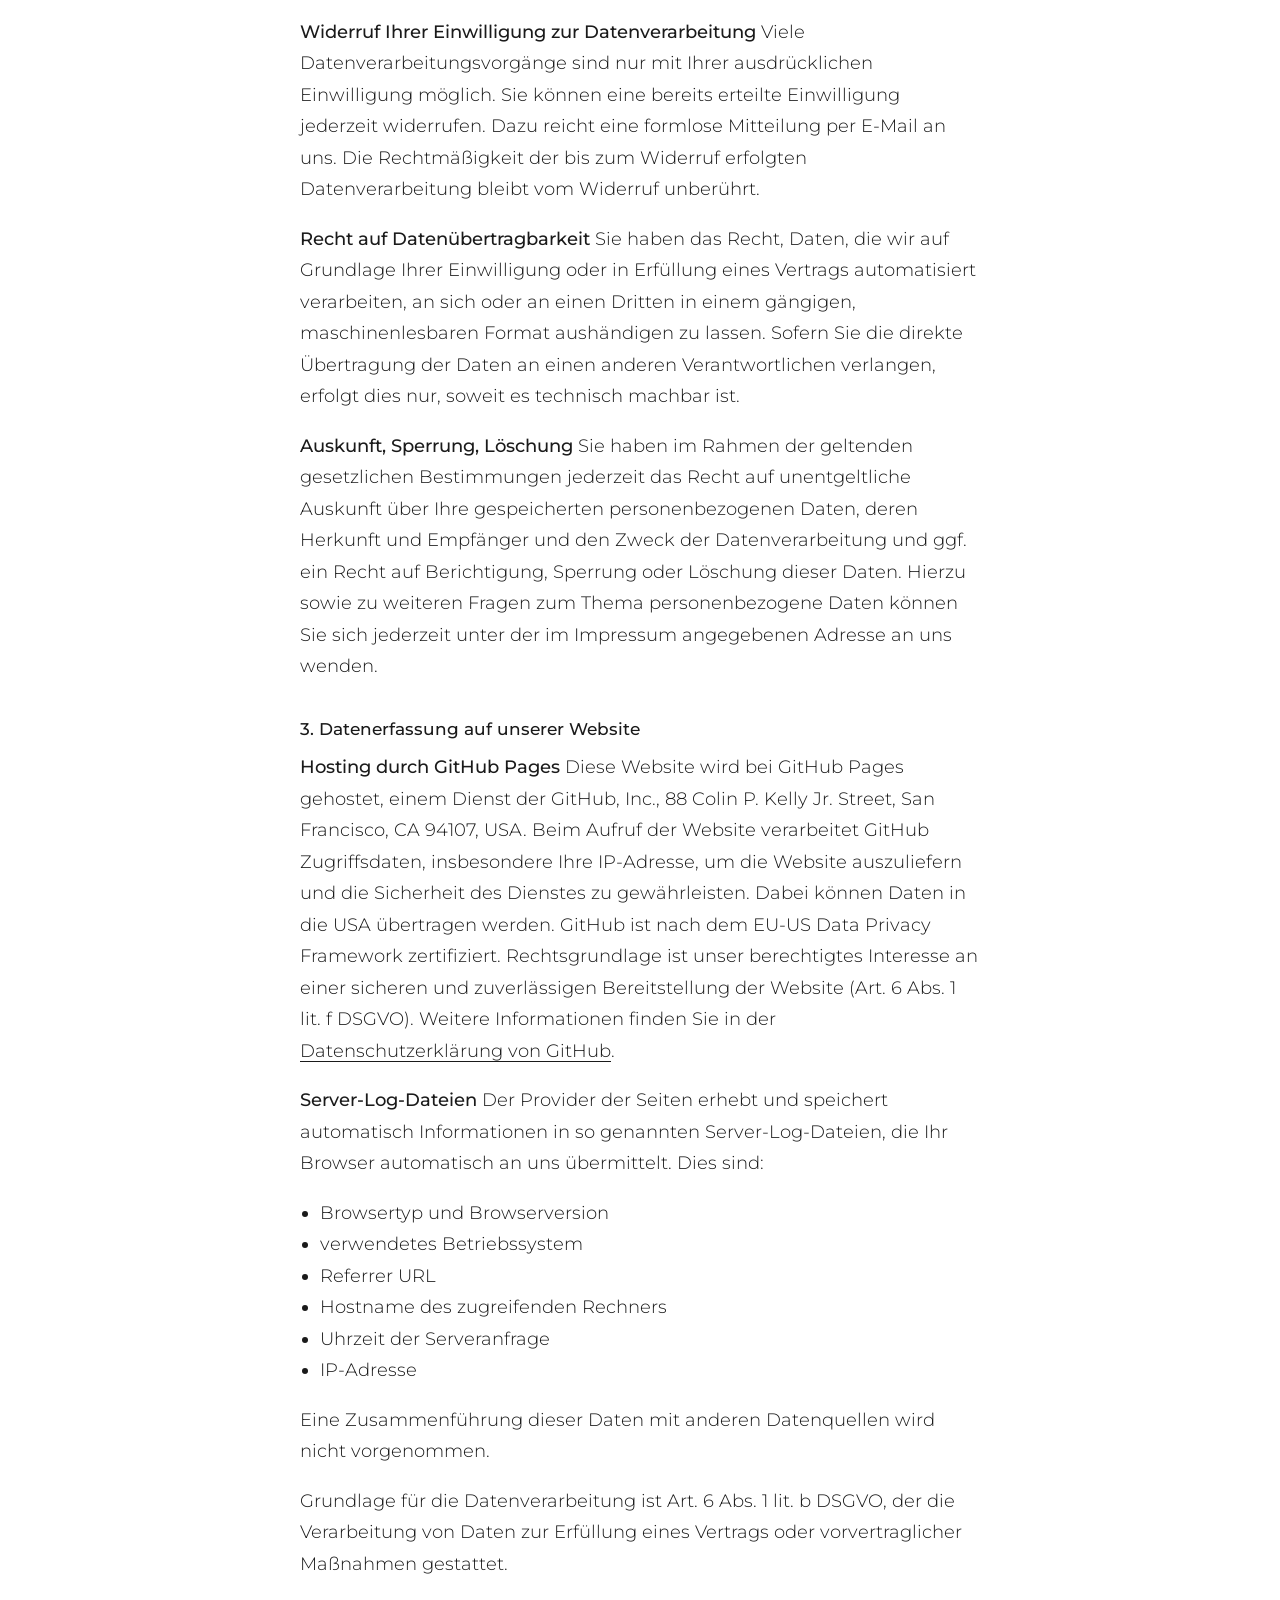
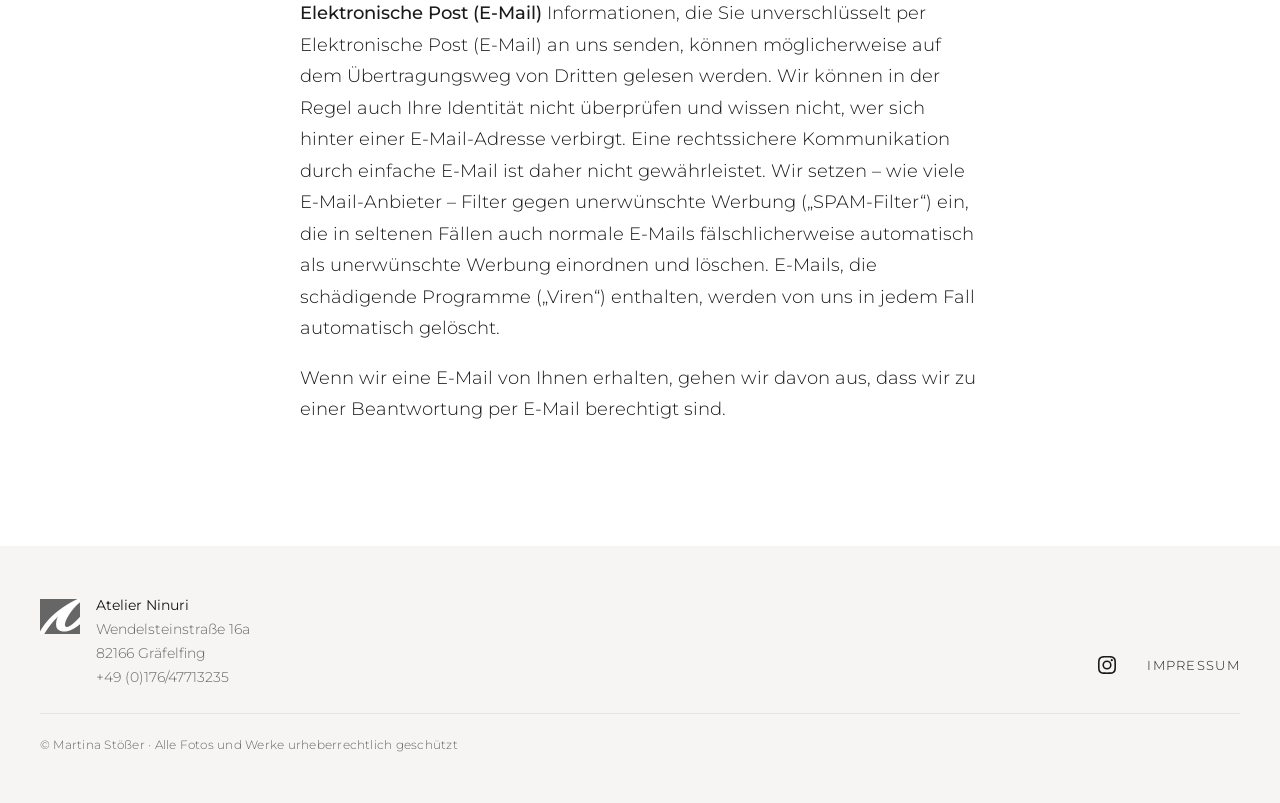
==== commit 52d980a2: "Gallery: instant lightbox, even grid, © line - Lightbox shows the loaded thumbnail at once and swaps" ====
--- a/impressum/index.html
+++ b/impressum/index.html
@@ -17,6 +17,7 @@
   <link rel="preload" href="../assets/fonts/montserrat.woff2" as="font" type="font/woff2" crossorigin>
   <link rel="stylesheet" href="../css/style.css">
   <script>document.documentElement.classList.add('js')</script>
+  <script type="speculationrules">{"prefetch": [{"where": {"and": [{"href_matches": "/*"}, {"not": {"href_matches": "*.webp"}}]}, "eagerness": "moderate"}]}</script>
 </head>
 <body>
   <a class="skip-link" href="#main">Zum Inhalt springen</a>
@@ -122,6 +123,7 @@
         <a class="social" href="https://www.instagram.com/atelier_ninuri/" aria-label="Atelier Ninuri auf Instagram"><svg viewBox="0 0 24 24" aria-hidden="true" focusable="false"><path fill="currentColor" d="M12 4.6c2.4 0 2.7 0 3.6.1.9 0 1.4.2 1.7.3.4.2.7.4 1 .7.3.3.5.6.7 1 .1.3.3.8.3 1.7.1.9.1 1.2.1 3.6s0 2.7-.1 3.6c0 .9-.2 1.4-.3 1.7-.2.4-.4.7-.7 1-.3.3-.6.5-1 .7-.3.1-.8.3-1.7.3-.9.1-1.2.1-3.6.1s-2.7 0-3.6-.1c-.9 0-1.4-.2-1.7-.3-.4-.2-.7-.4-1-.7-.3-.3-.5-.6-.7-1-.1-.3-.3-.8-.3-1.7-.1-.9-.1-1.2-.1-3.6s0-2.7.1-3.6c0-.9.2-1.4.3-1.7.2-.4.4-.7.7-1 .3-.3.6-.5 1-.7.3-.1.8-.3 1.7-.3.9-.1 1.2-.1 3.6-.1M12 3c-2.4 0-2.8 0-3.7.1-1 0-1.6.2-2.2.4-.6.2-1.1.5-1.6 1s-.8 1-1 1.6c-.2.6-.4 1.2-.4 2.2C3 9.2 3 9.6 3 12s0 2.8.1 3.7c0 1 .2 1.6.4 2.2.2.6.5 1.1 1 1.6s1 .8 1.6 1c.6.2 1.2.4 2.2.4.9.1 1.3.1 3.7.1s2.8 0 3.7-.1c1 0 1.6-.2 2.2-.4.6-.2 1.1-.5 1.6-1s.8-1 1-1.6c.2-.6.4-1.2.4-2.2.1-.9.1-1.3.1-3.7s0-2.8-.1-3.7c0-1-.2-1.6-.4-2.2-.2-.6-.5-1.1-1-1.6s-1-.8-1.6-1c-.6-.2-1.2-.4-2.2-.4C14.8 3 14.4 3 12 3zm0 4.4a4.6 4.6 0 1 0 0 9.2 4.6 4.6 0 0 0 0-9.2zM12 15a3 3 0 1 1 0-6 3 3 0 0 1 0 6zm4.8-8.9a1.1 1.1 0 1 0 0 2.2 1.1 1.1 0 0 0 0-2.2z"/></svg></a>
         <a href="../impressum/" aria-current="page">Impressum</a>
       </div>
+      <p class="copyright">© Martina Stößer · Alle Fotos und Werke urheberrechtlich geschützt</p>
     </div>
   </footer>
 
--- a/css/style.css
+++ b/css/style.css
@@ -232,7 +232,10 @@
 }
 .gallery figure { margin: 0; }
 .gallery a { display: block; overflow: hidden; background: var(--surface); text-decoration: none; }
-.gallery img { width: 100%; transition: transform .8s var(--ease-out); }
+.gallery a { aspect-ratio: 3 / 2; } /* all rows line up */
+.gallery img { width: 100%; height: 100%; object-fit: cover; transition: transform .8s var(--ease-out); }
+.gallery-portrait a { aspect-ratio: 2 / 3; }
+.gallery-portrait img { object-fit: contain; } /* sculptures are never cropped */
 .gallery a:hover img, .gallery a:focus-visible img { transform: scale(1.04); }
 .gallery a:focus-visible { outline-offset: 3px; }
 .gallery figcaption { margin-top: .6rem; font-size: 15px; line-height: 1.4; }
@@ -348,6 +351,7 @@
 .social svg { width: 24px; height: 24px; }
 .footer-links { display: flex; align-items: center; gap: 1rem; font-size: 13px; letter-spacing: .1em; text-transform: uppercase; }
 .footer-links a:not(.social) { display: inline-block; padding: .75rem 0; }
+.copyright { flex-basis: 100%; margin: 0; padding-top: 1.25rem; border-top: 1px solid var(--line); font-size: 12px; color: var(--muted); letter-spacing: .02em; }
 
 /* Soft cross-fade between pages in browsers that support it */
 @view-transition { navigation: auto; }
@@ -360,7 +364,20 @@
 .lightbox::backdrop { background: rgba(255, 255, 255, .9); }
 .lightbox[open] { display: grid; grid-template-rows: 1fr auto; }
 .lb-stage { display: grid; place-items: center; min-height: 0; padding: 4rem 4.5rem 0; }
-.lb-stage img { max-width: 100%; max-height: calc(100vh - 8.5rem); max-height: calc(100dvh - 8.5rem); width: auto; height: auto; object-fit: contain; }
+.lb-stage img {
+  max-width: 100%; max-height: calc(100vh - 8.5rem); max-height: calc(100dvh - 8.5rem); width: auto; height: auto; object-fit: contain;
+  opacity: 0; transition: opacity .25s var(--ease-out);
+}
+/* The thumbnail is shown at full display size until the sharp photo arrives */
+.lb-stage img[src*="/thumbs/"] { width: min(100%, calc((100dvh - 8.5rem) * 1.5)); }
+.lb-stage img.is-in { opacity: 1; }
+/* Thin loading line along the top while the sharp photo loads */
+.lightbox::before {
+  content: ""; position: absolute; top: 0; left: 0; height: 2px; width: 30%;
+  background: var(--accent); opacity: 0; transition: opacity .2s;
+}
+.lightbox.is-loading::before { opacity: 1; animation: lb-load 1s ease-in-out infinite; }
+@keyframes lb-load { from { transform: translateX(-100%); } to { transform: translateX(340%); } }
 .lb-bar { display: flex; justify-content: center; align-items: baseline; gap: 1rem; padding: 1rem var(--gutter) 1.25rem; text-align: center; }
 .lb-caption { font-size: 15px; }
 .lb-count { font-size: 13px; color: var(--muted); font-variant-numeric: tabular-nums; }
@@ -382,7 +399,11 @@
 }
 
 /* Scroll reveal */
-.js .reveal { opacity: 0; transform: translateY(18px); transition: opacity .8s var(--ease-out), transform .8s var(--ease-out); }
+.js .reveal { opacity: 0; transform: translateY(10px); transition: opacity .45s var(--ease-out), transform .45s var(--ease-out); }
+
+/* Make taking the photos less easy: no dragging, no long-press menu on phones.
+   This only deters; anything shown on screen can still be screenshotted. */
+img { -webkit-user-drag: none; user-select: none; -webkit-user-select: none; -webkit-touch-callout: none; }
 .js .reveal.is-in { opacity: 1; transform: none; }
 
 @media (prefers-reduced-motion: reduce) {
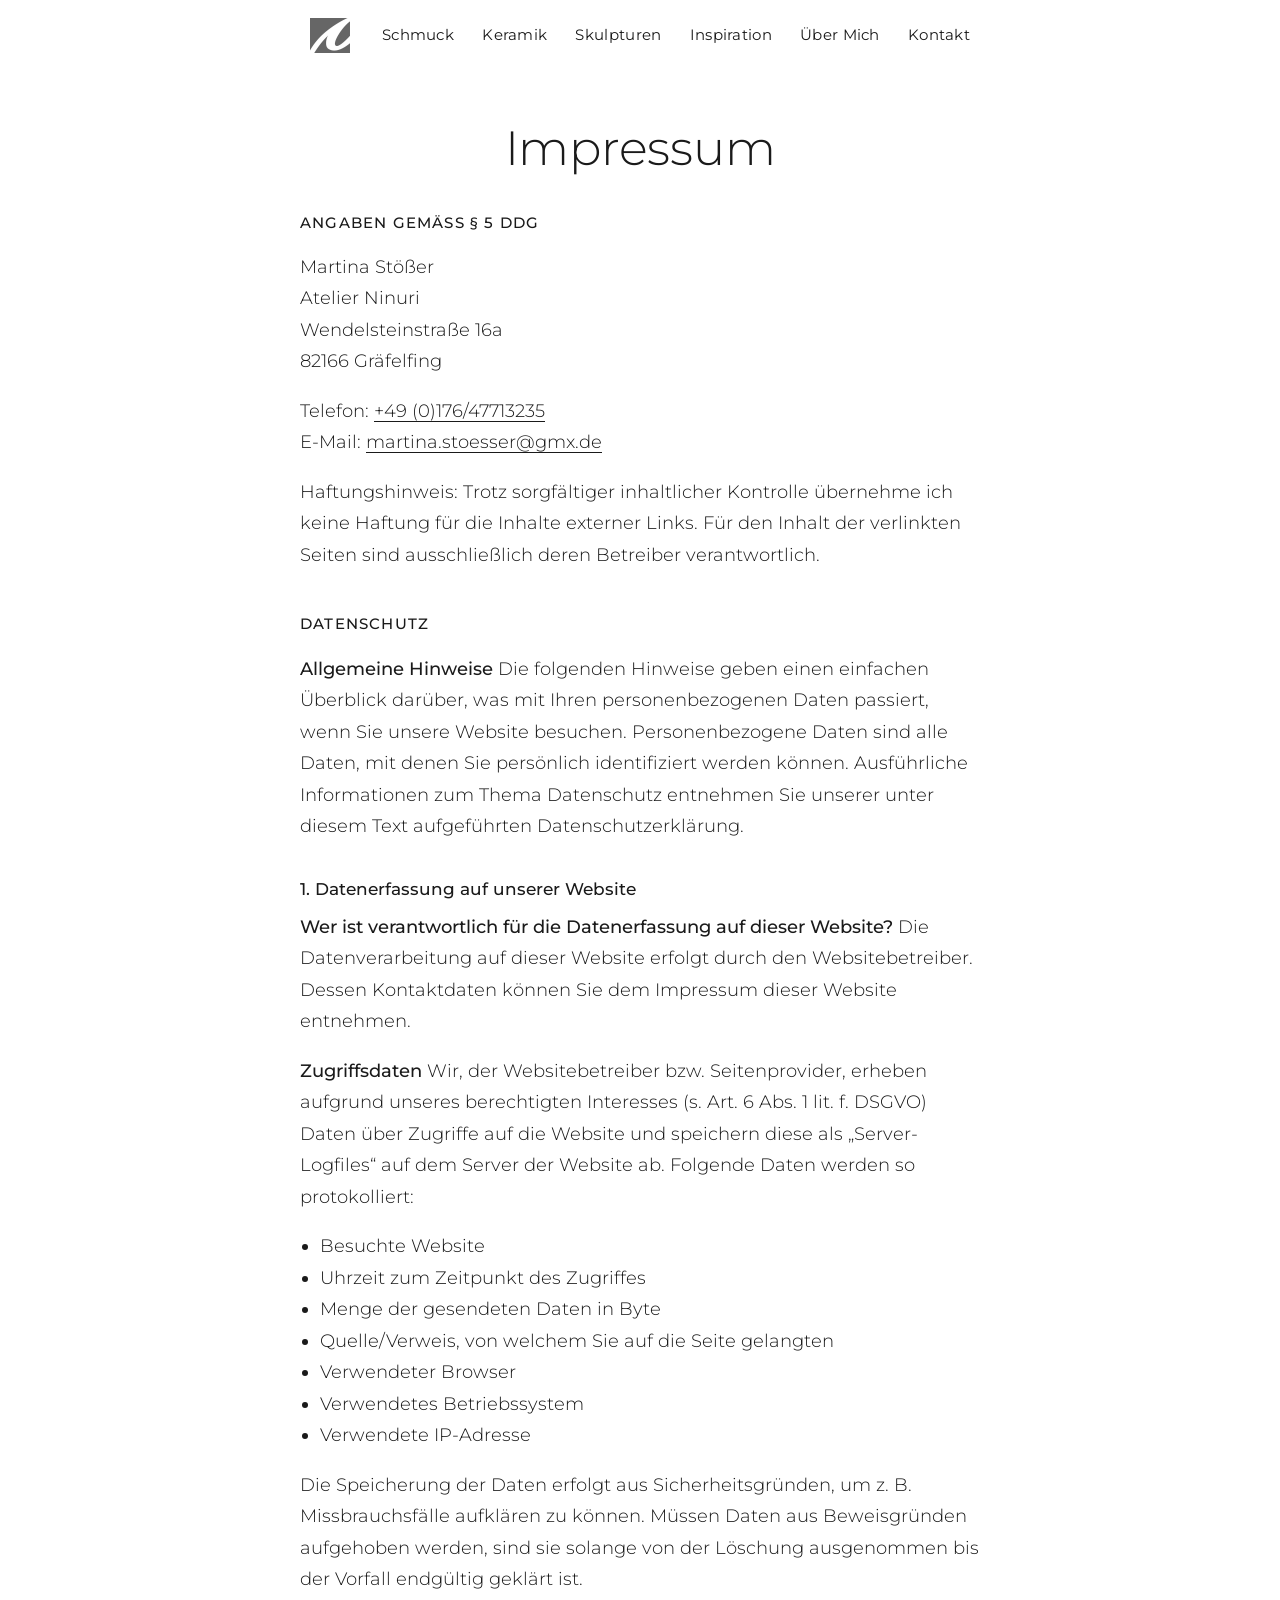
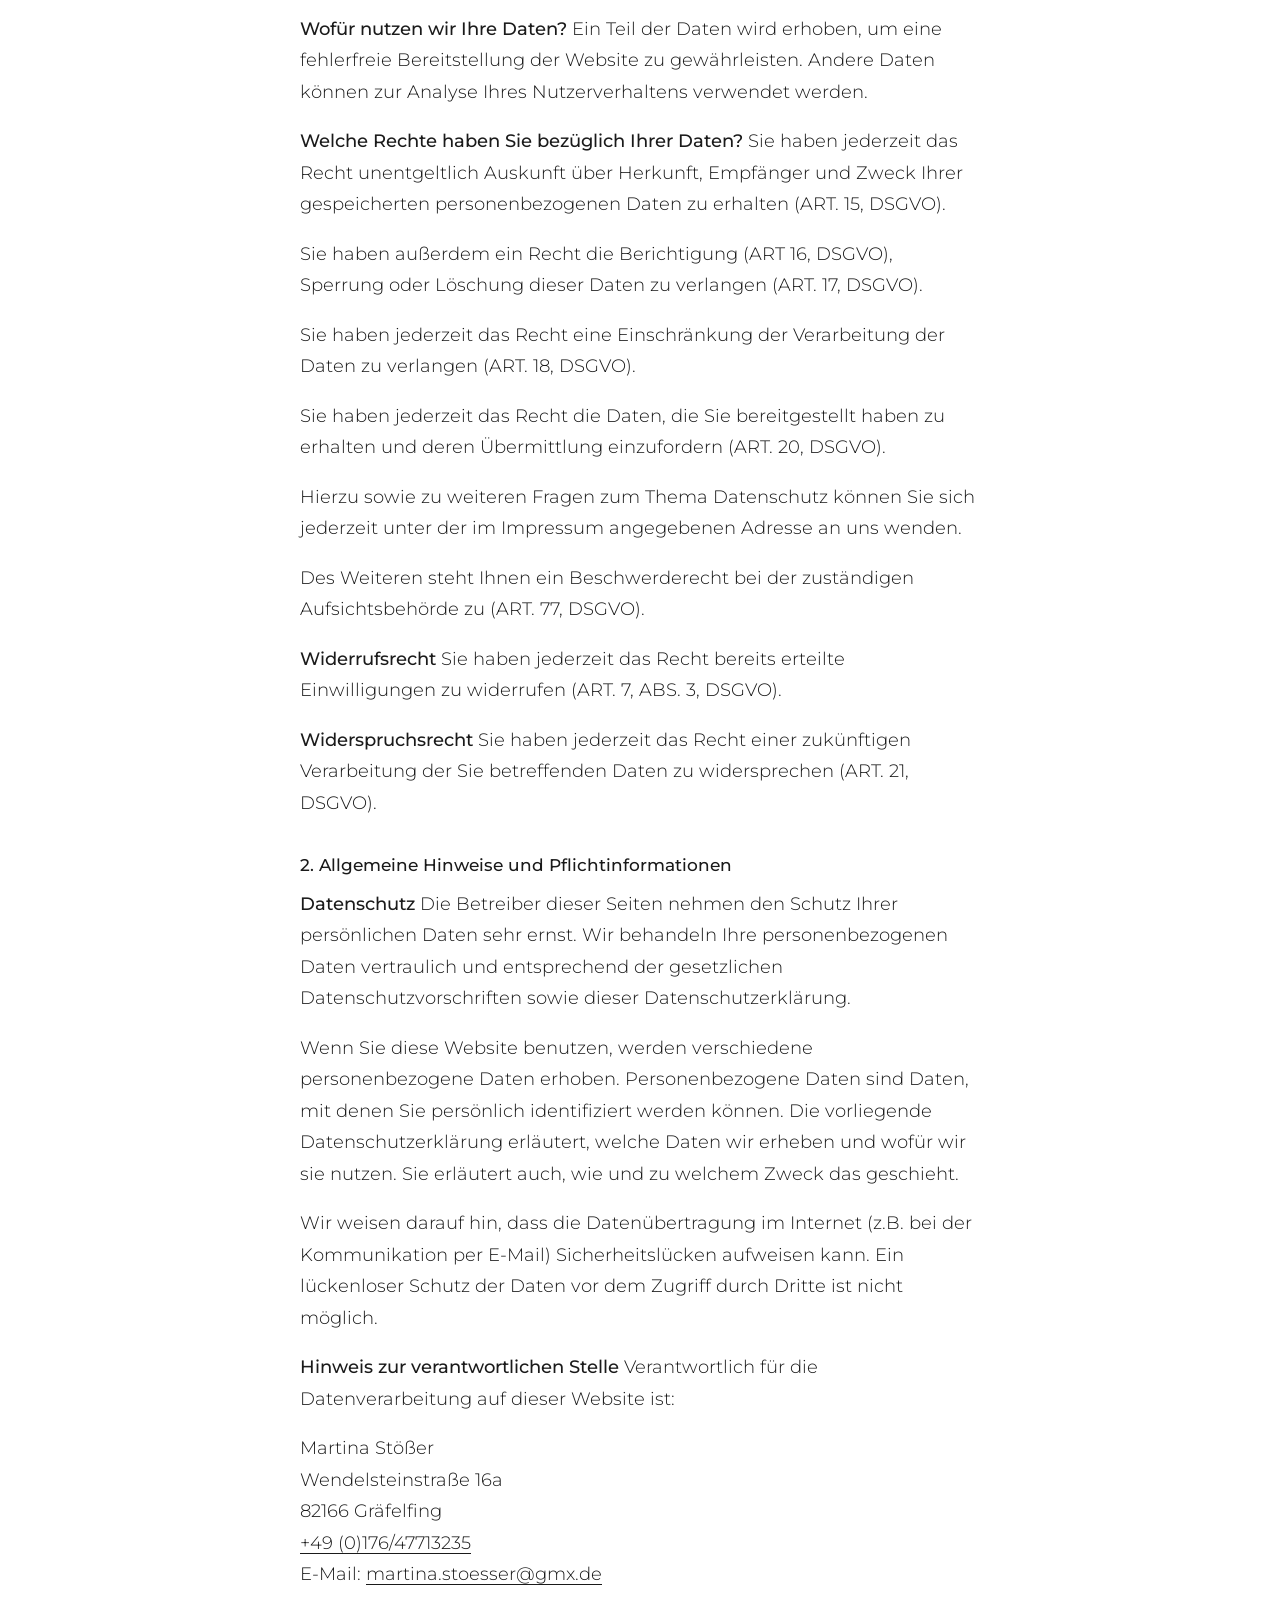
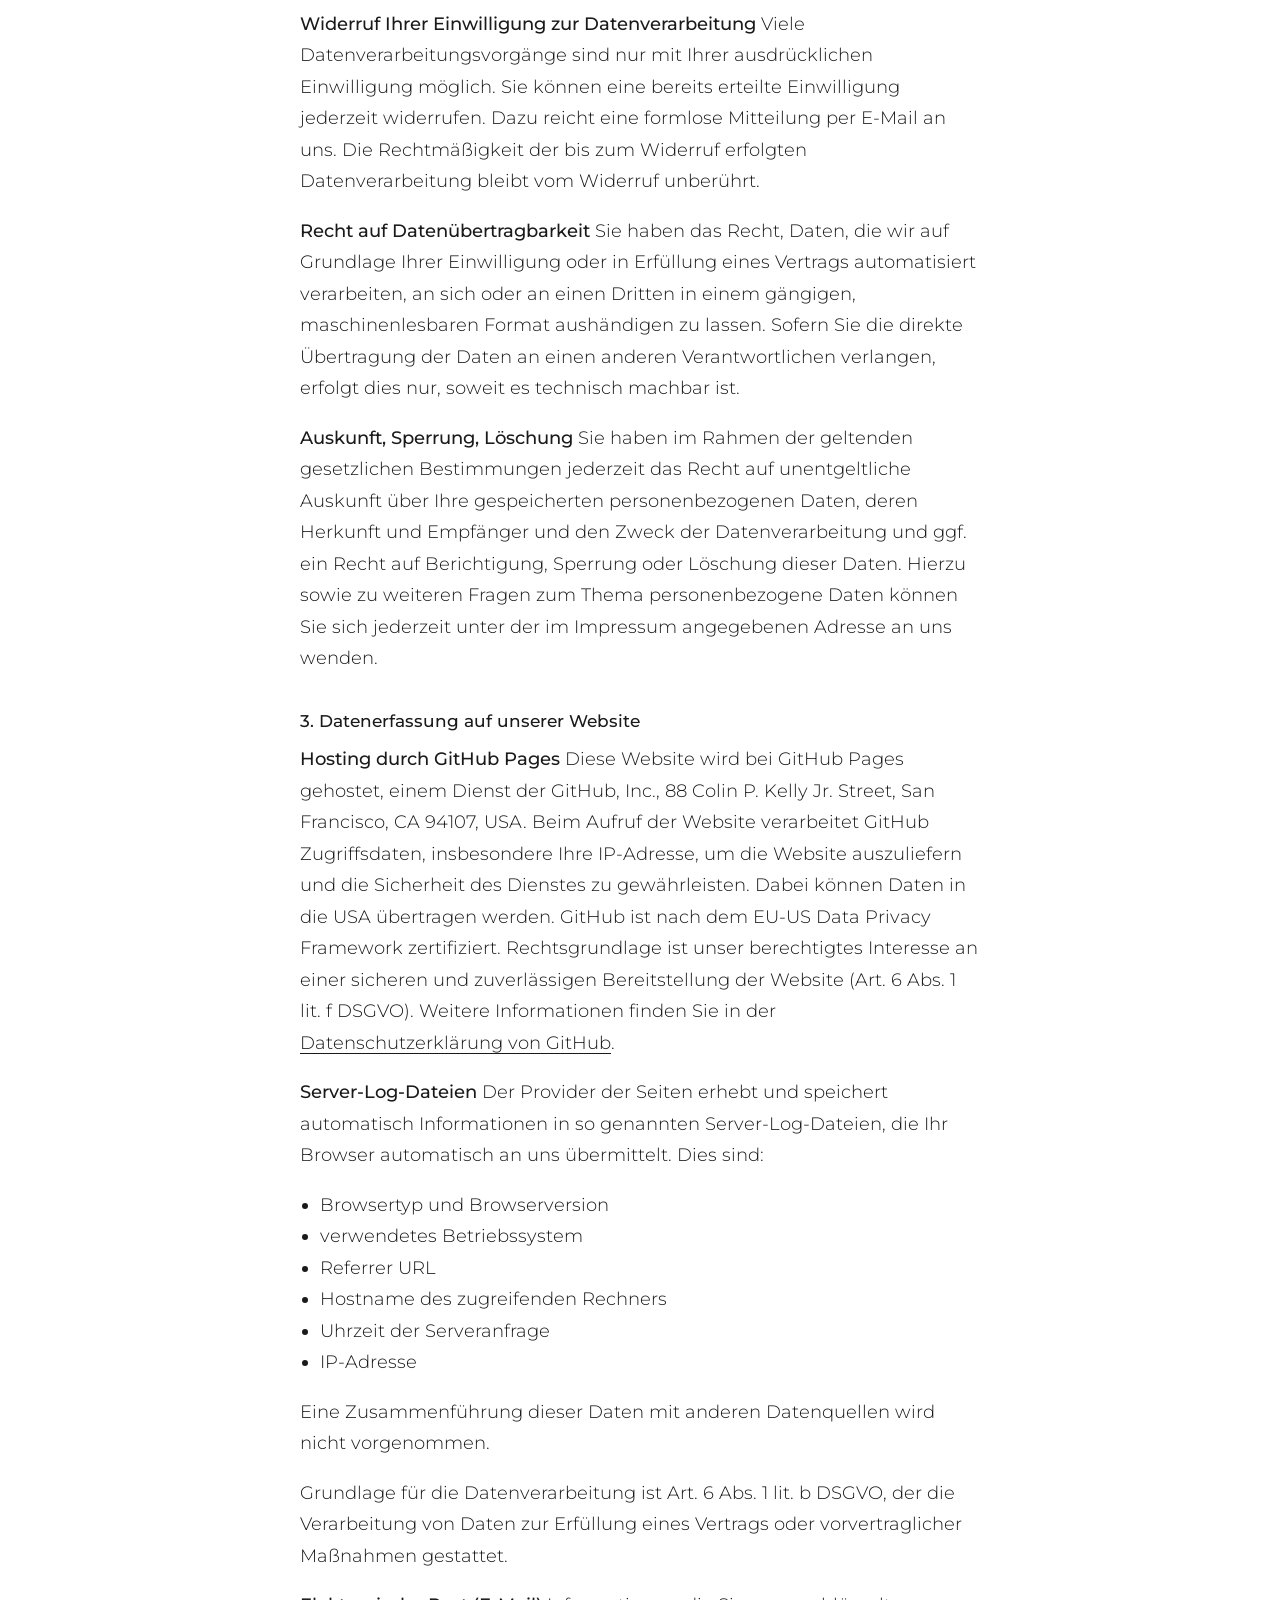
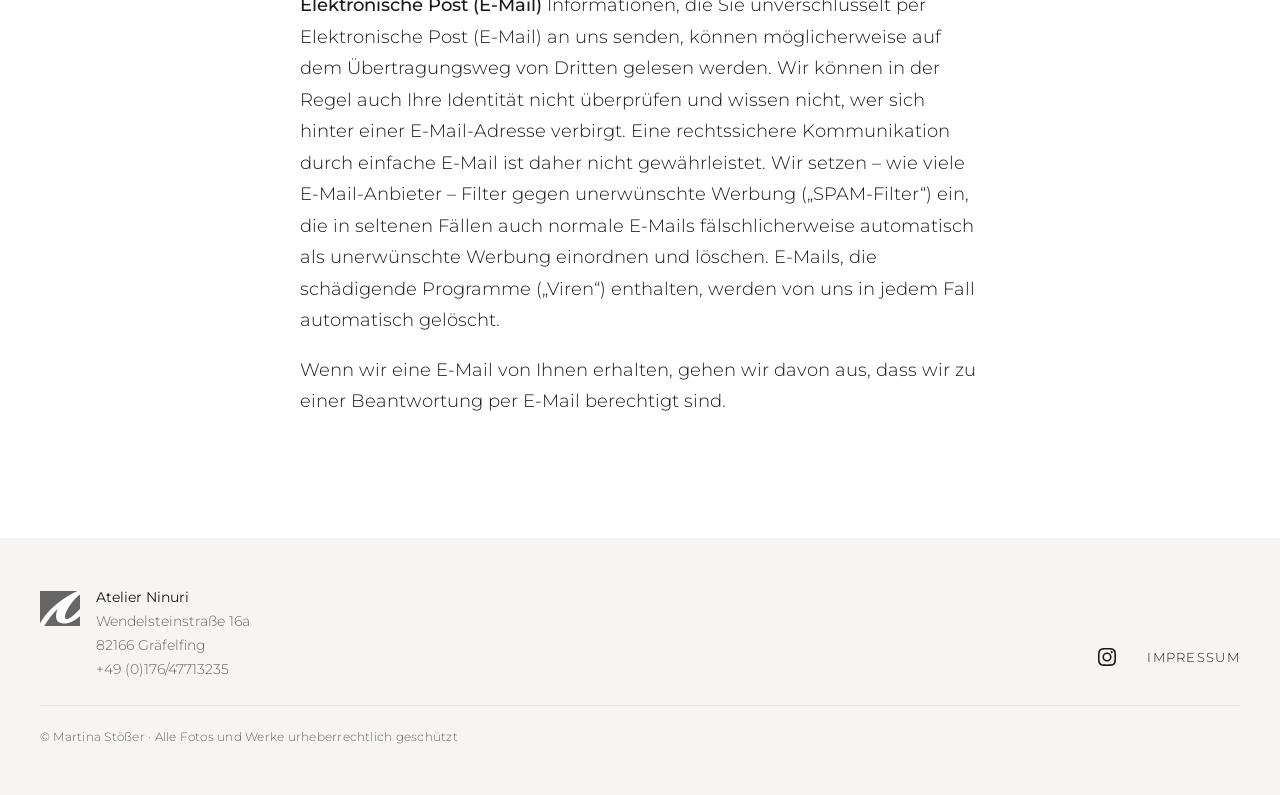
==== commit 1ce90f99: "Same page header everywhere; page name bar on scroll; warmer porcelain - Every page starts with the " ====
--- a/impressum/index.html
+++ b/impressum/index.html
@@ -40,10 +40,11 @@
       </nav>
     </div>
   </header>
+  <div class="page-bar" aria-hidden="true">Impressum</div>
 
   <main id="main">
-    <article class="wrap wrap-narrow page-head prose">
-      <h1 class="page-title">Impressum</h1>
+    <div class="wrap page-head"><h1 class="page-title">Impressum</h1></div>
+    <article class="wrap wrap-narrow prose">
 
       <section aria-labelledby="angaben">
         <h2 id="angaben">Angaben gemäß § 5 DDG</h2>
--- a/css/style.css
+++ b/css/style.css
@@ -19,6 +19,7 @@
   --bg: #fff;
   --fg: #1a1a1a;
   --muted: #666;
+  --logo: #666; /* the grey of the logo, also used for buttons */
   --line: #e7e5e2;
   --surface: #f6f5f3;
   --accent: #3b7c77; /* turquoise glaze */
@@ -205,21 +206,42 @@
 }
 
 /* Page titles and cover bands */
-.page-head { padding-top: clamp(1.5rem, 4vw, 3rem); }
+/* Every page starts the same way: a centred title under the centred menu */
+.page-head { padding-top: clamp(1.5rem, 4vw, 3rem); text-align: center; }
 .page-title {
-  margin: 0 0 clamp(1.5rem, 3vw, 2.5rem);
+  margin: 0 0 clamp(1.25rem, 2.5vw, 2rem);
   font-size: clamp(1.9rem, 3vw + 1rem, 3rem); font-weight: 300; line-height: 1.2; letter-spacing: -.005em;
 }
+.page-head + .subnav { padding-top: 0; }
+
+/* Once the big title has scrolled away, a slim bar under the menu keeps the
+   page name in view (main.js sets .title-stuck) */
+:root { --bar-h: 2.5rem; }
+.page-bar {
+  position: fixed; top: var(--header-h); left: 0; right: 0; z-index: 45;
+  height: var(--bar-h); display: grid; place-items: center;
+  background: rgba(255, 255, 255, .92); -webkit-backdrop-filter: blur(12px); backdrop-filter: blur(12px);
+  border-bottom: 1px solid var(--line);
+  font-size: 15px; font-weight: 400; letter-spacing: .06em;
+  opacity: 0; transform: translateY(-6px); pointer-events: none;
+  transition: opacity .3s var(--ease-out), transform .3s var(--ease-out), top .3s var(--ease-out);
+}
+.title-stuck .page-bar { opacity: 1; transform: none; }
+.title-stuck .subnav { top: calc(var(--header-h) + var(--bar-h)); }
+.title-stuck .site-header { border-bottom-color: transparent; box-shadow: none; }
+.prose > :first-child, .prose > :first-child > :first-child { margin-top: 0; }
 .cover {
   position: relative; display: grid; place-items: center; overflow: hidden;
-  min-height: clamp(150px, 22vw, 300px); margin: 0 0 clamp(1.25rem, 3vw, 2.25rem);
+  min-height: clamp(120px, 16vw, 220px); margin: 0 0 clamp(1.25rem, 3vw, 2.25rem);
   background: var(--surface); color: #fff; text-align: center; isolation: isolate;
 }
 .cover img { position: absolute; inset: 0; width: 100%; height: 100%; object-fit: cover; z-index: -2; }
-.cover::after { content: ""; position: absolute; inset: 0; z-index: -1; background: rgba(0, 0, 0, .3); }
-.cover h2, .cover h1 {
-  margin: 0; padding: 1rem; font-size: clamp(2rem, 4vw + 1rem, 3.4rem); font-weight: 300; line-height: 1.15;
-  text-shadow: 0 2px 18px rgba(0, 0, 0, .25);
+/* As on the WordPress site, the photo moves more slowly than the page while
+   scrolling (main.js). It is taller than the band and centred on it at rest. */
+/* Only 30% extra above and below, so the photo is barely zoomed on any screen */
+.js .cover img { top: -30%; height: 160%; will-change: transform; }
+@media (prefers-reduced-motion: reduce) {
+  .js .cover img { top: 0; height: 100%; transform: none !important; }
 }
 .section { padding-bottom: var(--section-y); }
 .section + .section { padding-top: 0; }
@@ -256,21 +278,9 @@
   font-size: 14px; letter-spacing: .04em; text-decoration: none; transition: background-color .25s, color .25s;
 }
 .subnav a:hover { color: var(--fg); background: var(--surface); }
-.subnav a.is-active { background: var(--fg); color: var(--bg); }
-html:has(.subnav) { scroll-padding-top: calc(var(--header-h) + 4.5rem); }
-
-/* Link on to the next collection */
-.next-page { display: flex; justify-content: flex-end; padding-bottom: var(--section-y); }
-.next-page a {
-  display: inline-flex; align-items: center; gap: 1rem; padding: 1rem 0;
-  border-bottom: 1px solid var(--line); text-decoration: none;
-  font-size: clamp(1.6rem, 2.5vw + 1rem, 2.6rem); font-weight: 300; line-height: 1.2;
-  transition: border-color .3s, color .3s;
-}
-.next-page .arrow { display: inline-flex; transition: transform .4s var(--ease-out); }
-.next-page svg { width: 1em; height: 1em; }
-.next-page a:hover { border-color: var(--accent); }
-.next-page a:hover .arrow { transform: translateX(.35em); }
+.subnav a.is-active { background: var(--logo); color: #fff; }
+html:has(.subnav) { scroll-padding-top: calc(var(--header-h) + var(--bar-h) + 4.5rem); }
+
 .gallery-portrait { grid-template-columns: repeat(auto-fill, minmax(min(100%, 260px), 1fr)); max-width: 1100px; margin-inline: auto; }
 @media (max-width: 1000px) { .gallery { grid-template-columns: repeat(3, 1fr); } }
 @media (max-width: 640px) {
@@ -281,13 +291,13 @@
 /* Two-column pages: Über mich, Termine */
 .split {
   display: grid; grid-template-columns: minmax(0, 1fr) minmax(0, 1fr); gap: clamp(1.75rem, 5vw, 5rem);
-  align-items: center; padding-block: clamp(1rem, 3vw, 2.5rem) var(--section-y);
+  align-items: center; padding-block: 0 var(--section-y);
 }
 .split-media img { width: 100%; }
 .split-text > :first-child { margin-top: 0; }
 .split-text p { margin: 0 0 1.1em; max-width: 34em; }
 .split-reverse .split-media { order: 2; }
-.lead-name { margin-bottom: 1.5rem !important; font-size: clamp(1.6rem, 2vw + 1rem, 2.4rem); font-weight: 300; line-height: 1.2; }
+.lead-name { margin-bottom: 1.25rem !important; font-size: clamp(1.15rem, .6vw + 1rem, 1.4rem); font-weight: 400; line-height: 1.3; }
 .contact-lines a { text-decoration: none; }
 .contact-lines a:hover { text-decoration: underline; }
 @media (max-width: 760px) {
@@ -307,12 +317,12 @@
 /* Buttons and text pages */
 .button {
   display: inline-flex; align-items: center; justify-content: center; gap: .6rem;
-  min-height: 48px; padding: .75rem 1.6rem; border: 1px solid var(--fg); border-radius: 999px;
+  min-height: 48px; padding: .75rem 1.6rem; border: 1px solid var(--logo); border-radius: 999px;
   color: var(--fg); background: transparent; text-decoration: none; font-weight: 400; letter-spacing: .02em;
   transition: background-color .25s, color .25s, border-color .25s;
   overflow-wrap: anywhere; text-align: center;
 }
-.button:hover { background: var(--fg); color: var(--bg); }
+.button:hover { background: var(--logo); color: #fff; }
 .button svg { width: 20px; height: 20px; flex: none; }
 .contact-box { text-align: center; padding-bottom: var(--section-y); }
 .contact-box p { margin: 0 auto 1.25rem; }
@@ -325,6 +335,10 @@
 .photo-strip li { aspect-ratio: 1; overflow: hidden; background: var(--surface); }
 .photo-strip img { width: 100%; height: 100%; object-fit: cover; }
 @media (max-width: 760px) { .photo-strip { grid-template-columns: repeat(3, 1fr); } }
+.instagram-feed a { display: block; height: 100%; }
+.instagram-feed img { transition: transform .8s var(--ease-out), opacity .3s; }
+.instagram-feed a:hover img, .instagram-feed a:focus-visible img { transform: scale(1.05); opacity: .9; }
+.instagram-feed a:focus-visible { outline-offset: -3px; }
 
 .prose { padding-bottom: var(--section-y); }
 .prose h2 {
@@ -378,9 +392,20 @@
 }
 .lightbox.is-loading::before { opacity: 1; animation: lb-load 1s ease-in-out infinite; }
 @keyframes lb-load { from { transform: translateX(-100%); } to { transform: translateX(340%); } }
-.lb-bar { display: flex; justify-content: center; align-items: baseline; gap: 1rem; padding: 1rem var(--gutter) 1.25rem; text-align: center; }
+.lb-bar { display: flex; flex-direction: column; align-items: center; gap: .35rem; padding: 1rem var(--gutter) 1rem; text-align: center; }
 .lb-caption { font-size: 15px; }
-.lb-count { font-size: 13px; color: var(--muted); font-variant-numeric: tabular-nums; }
+.lb-dots { display: flex; flex-wrap: wrap; justify-content: center; }
+.lb-dot {
+  display: inline-grid; place-items: center; width: 24px; height: 28px; padding: 0;
+  border: 0; background: none; cursor: pointer;
+}
+.lb-dot::before {
+  content: ""; width: 7px; height: 7px; border-radius: 50%;
+  background: var(--line); transition: background-color .25s, transform .25s var(--ease-out);
+}
+.lb-dot:hover::before { background: var(--muted); }
+.lb-dot[aria-current="true"]::before { background: var(--fg); transform: scale(1.3); }
+.lb-dot:focus-visible { outline-offset: -2px; }
 .lb-btn {
   position: absolute; display: inline-flex; align-items: center; justify-content: center;
   width: 48px; height: 48px; border: 0; border-radius: 50%; background: rgba(255, 255, 255, .85);
@@ -395,7 +420,8 @@
 @media (max-width: 640px) {
   .lb-stage { padding: 3.75rem .5rem 0; }
   .lb-prev, .lb-next { top: auto; bottom: .5rem; transform: none; }
-  .lb-bar { padding-inline: 4rem; flex-direction: column; align-items: center; gap: .1rem; }
+  .lb-bar { padding-inline: 3.75rem; gap: .1rem; }
+  .lb-dot { width: 18px; }
 }
 
 /* Scroll reveal */
@@ -410,6 +436,6 @@
   html { scroll-behavior: auto; }
   *, *::before, *::after { transition-duration: .01ms !important; animation-duration: .01ms !important; }
   .js .reveal { opacity: 1; transform: none; }
-  .mosaic a:hover img, .gallery a:hover img, .brand:hover img, .next-page a:hover .arrow { transform: none; }
+  .mosaic a:hover img, .gallery a:hover img, .brand:hover img { transform: none; }
   @view-transition { navigation: none; }
 }
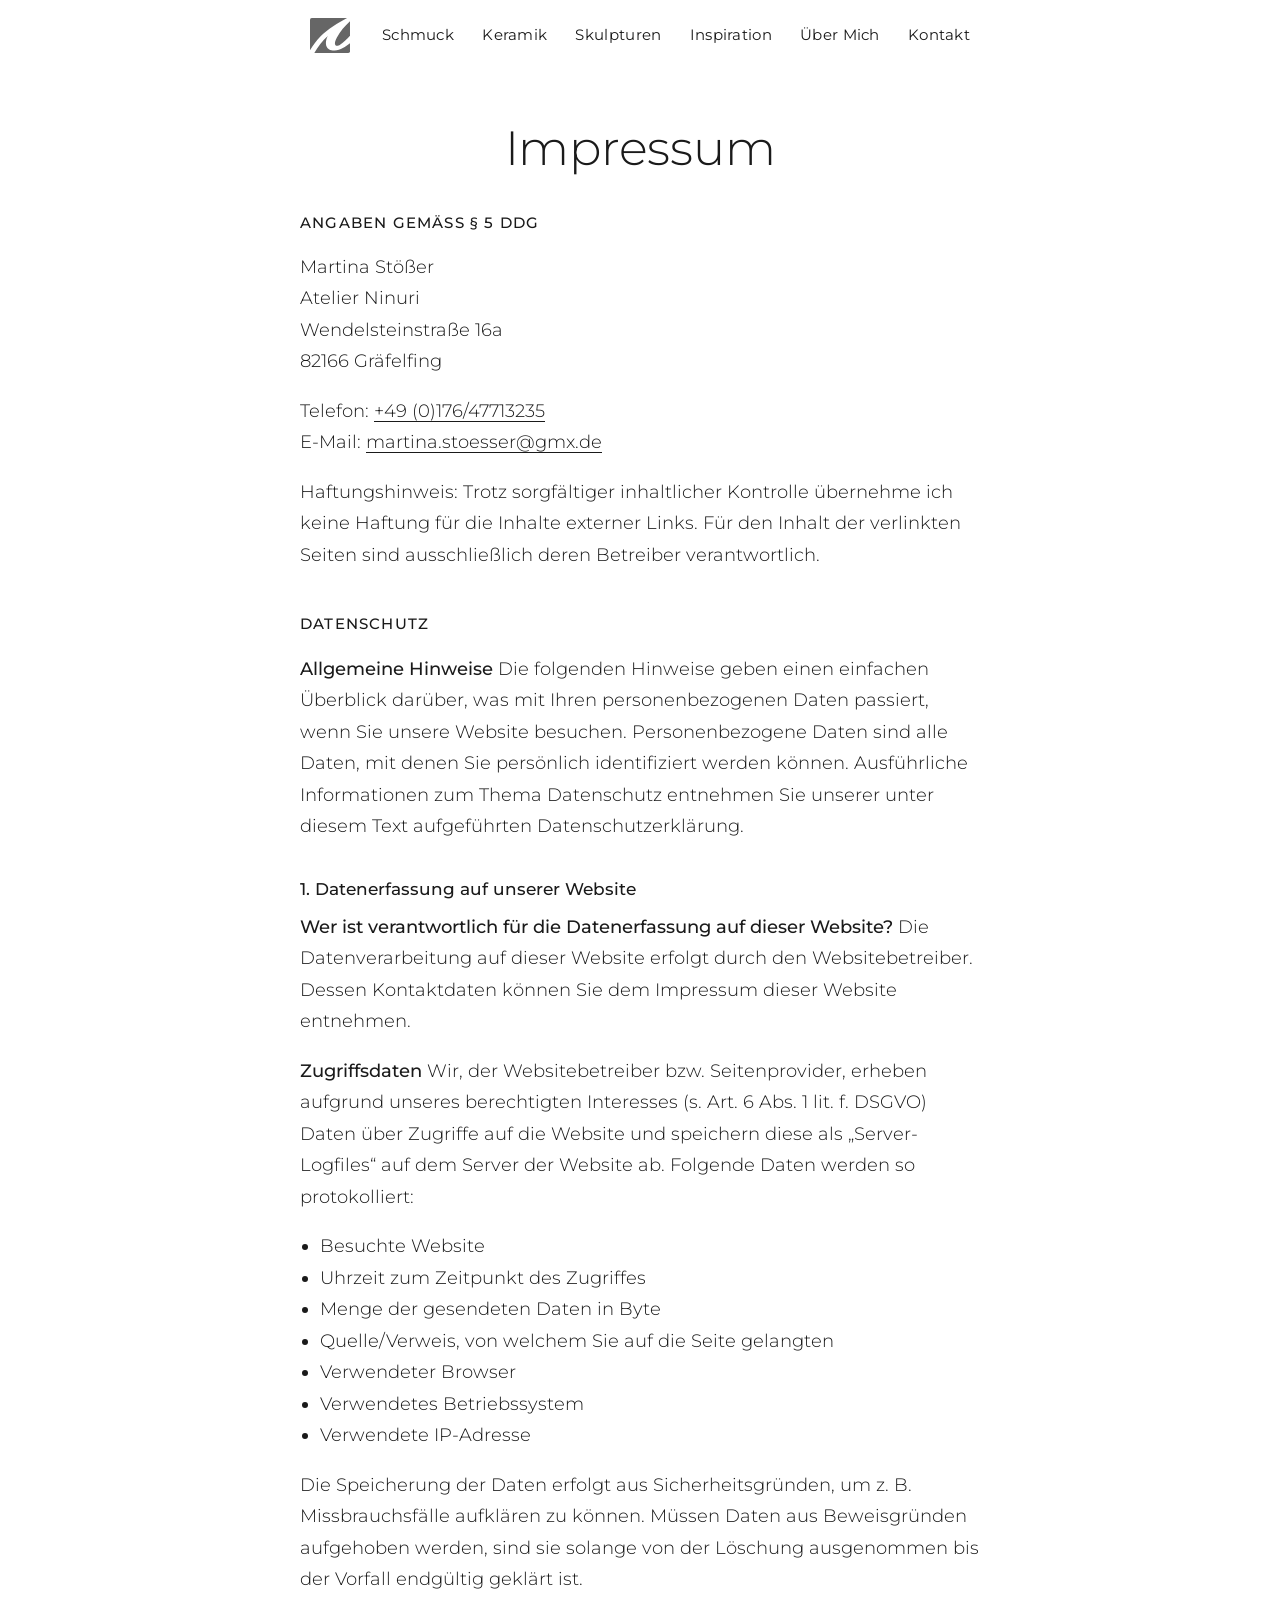
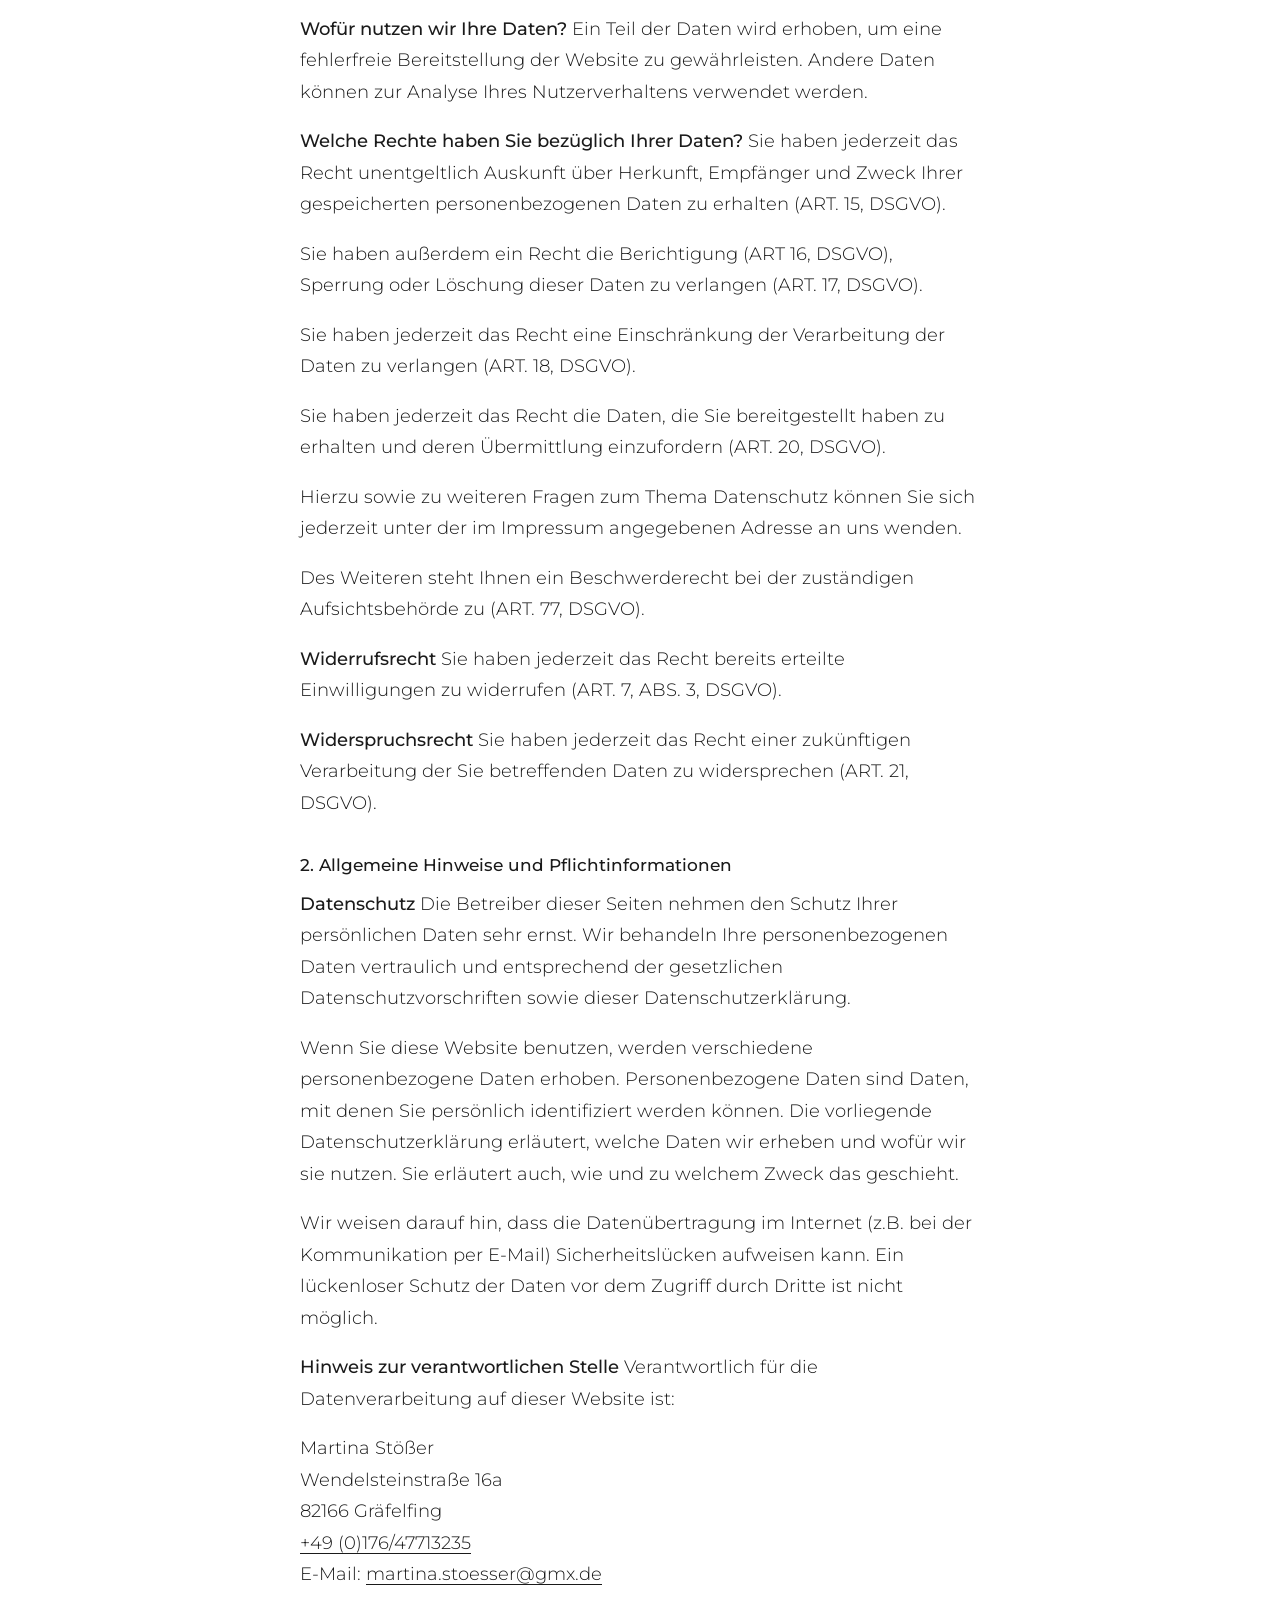
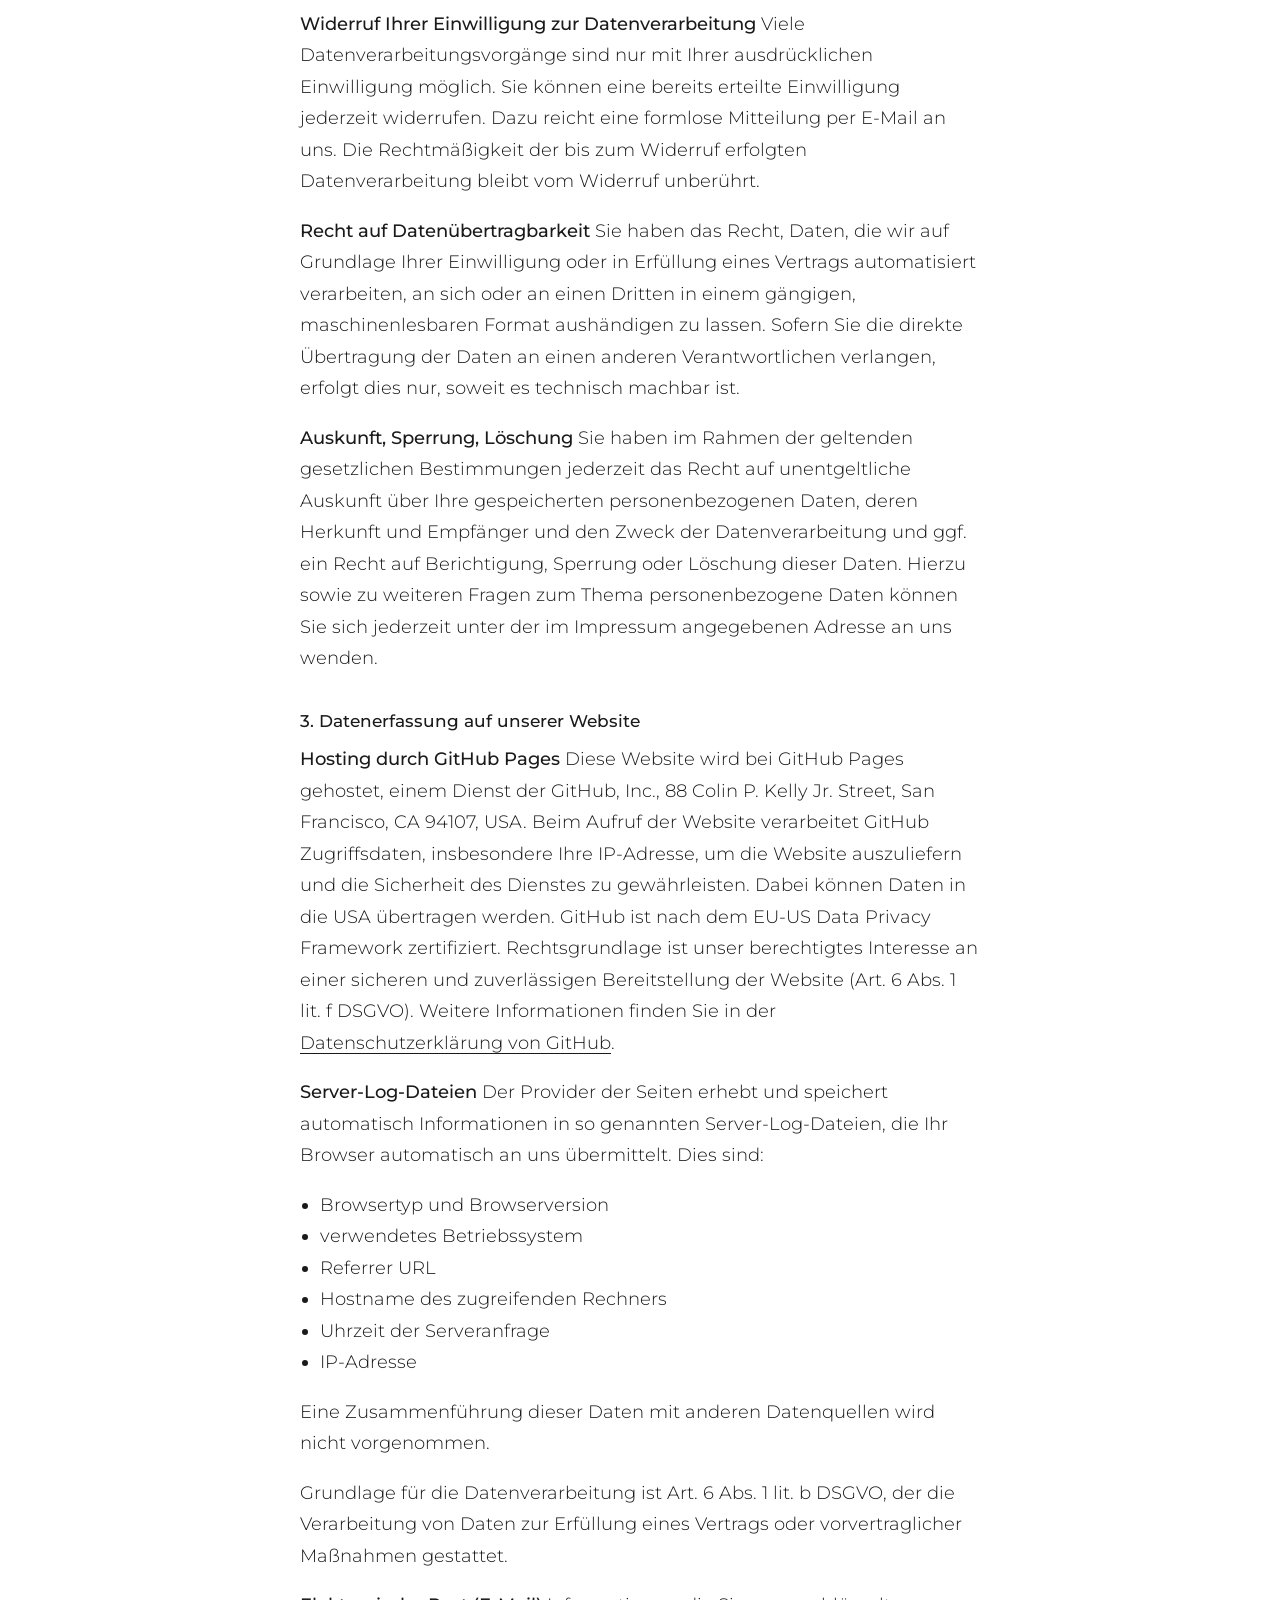
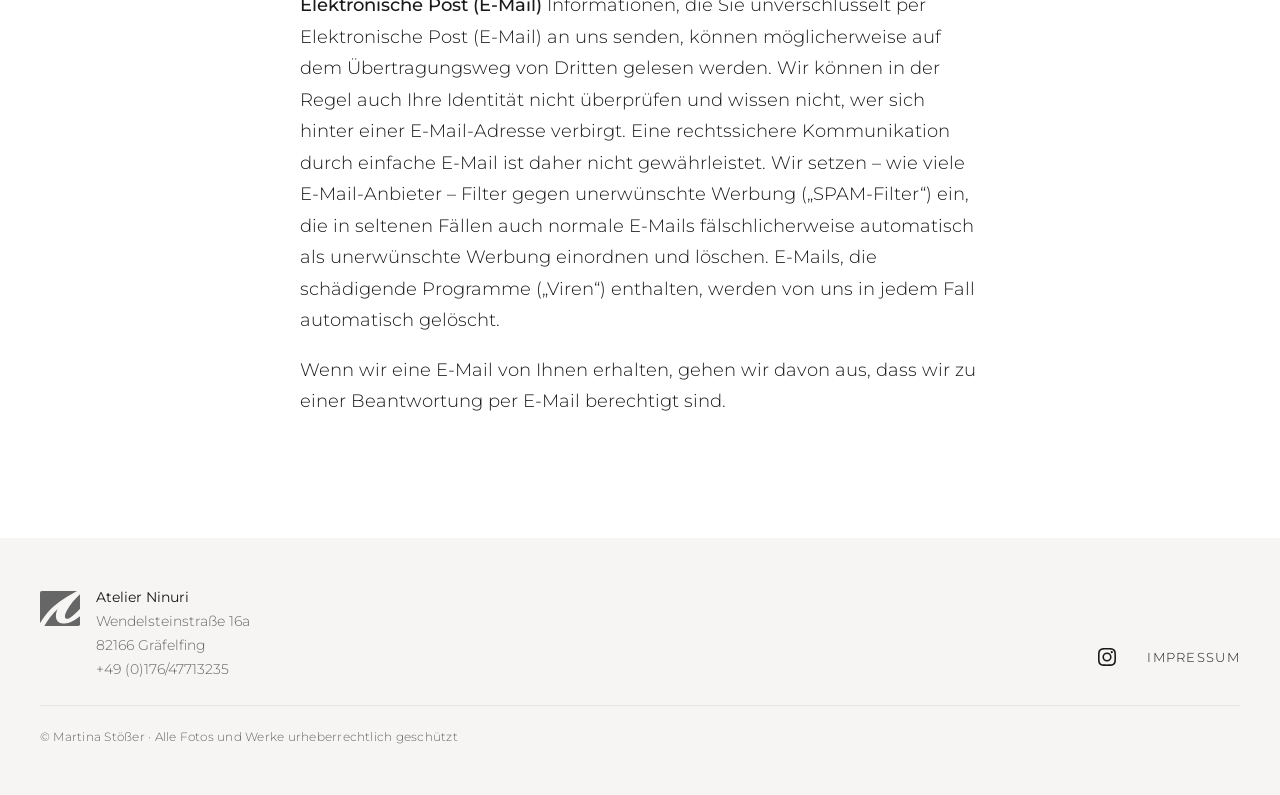
==== commit 8331194f: "New logo mark as SVG: three curves, rounded corners, transparent n The mark is rebuilt from three Be" ====
--- a/impressum/index.html
+++ b/impressum/index.html
@@ -24,7 +24,7 @@
 
   <header class="site-header">
     <div class="wrap header-inner">
-      <a class="brand" href="../"><img src="../assets/img/logo.webp" width="160" height="140" alt="Atelier Ninuri – Startseite"></a>
+      <a class="brand" href="../"><img src="../assets/img/logo.svg" width="160" height="140" alt="Atelier Ninuri – Startseite"></a>
       <button class="nav-toggle" type="button" aria-expanded="false" aria-controls="site-nav">
         <span class="nav-toggle-text">Menü</span><span class="burger" aria-hidden="true"></span>
       </button>
@@ -117,7 +117,7 @@
   <footer class="site-footer">
     <div class="wrap footer-inner">
       <div class="footer-brand">
-        <img src="../assets/img/logo.webp" width="160" height="140" loading="lazy" alt="">
+        <img src="../assets/img/logo.svg" width="160" height="140" loading="lazy" alt="">
         <p><strong>Atelier Ninuri</strong><br>Wendelsteinstraße 16a<br>82166 Gräfelfing<br><a href="tel:+4917647713235">+49 (0)176/47713235</a></p>
       </div>
       <div class="footer-links">
--- a/css/style.css
+++ b/css/style.css
@@ -297,6 +297,12 @@
 .split-text > :first-child { margin-top: 0; }
 .split-text p { margin: 0 0 1.1em; max-width: 34em; }
 .split-reverse .split-media { order: 2; }
+/* Über mich: photo shown whole and square. Beside the text it only balances
+   from about 1100 px; below that photo and text stack, centred */
+@media (max-width: 1100px) {
+  .split-about { grid-template-columns: 1fr; justify-items: center; }
+  .split-about .split-media, .split-about .split-text { width: 100%; max-width: 560px; }
+}
 .lead-name { margin-bottom: 1.25rem !important; font-size: clamp(1.15rem, .6vw + 1rem, 1.4rem); font-weight: 400; line-height: 1.3; }
 .contact-lines a { text-decoration: none; }
 .contact-lines a:hover { text-decoration: underline; }
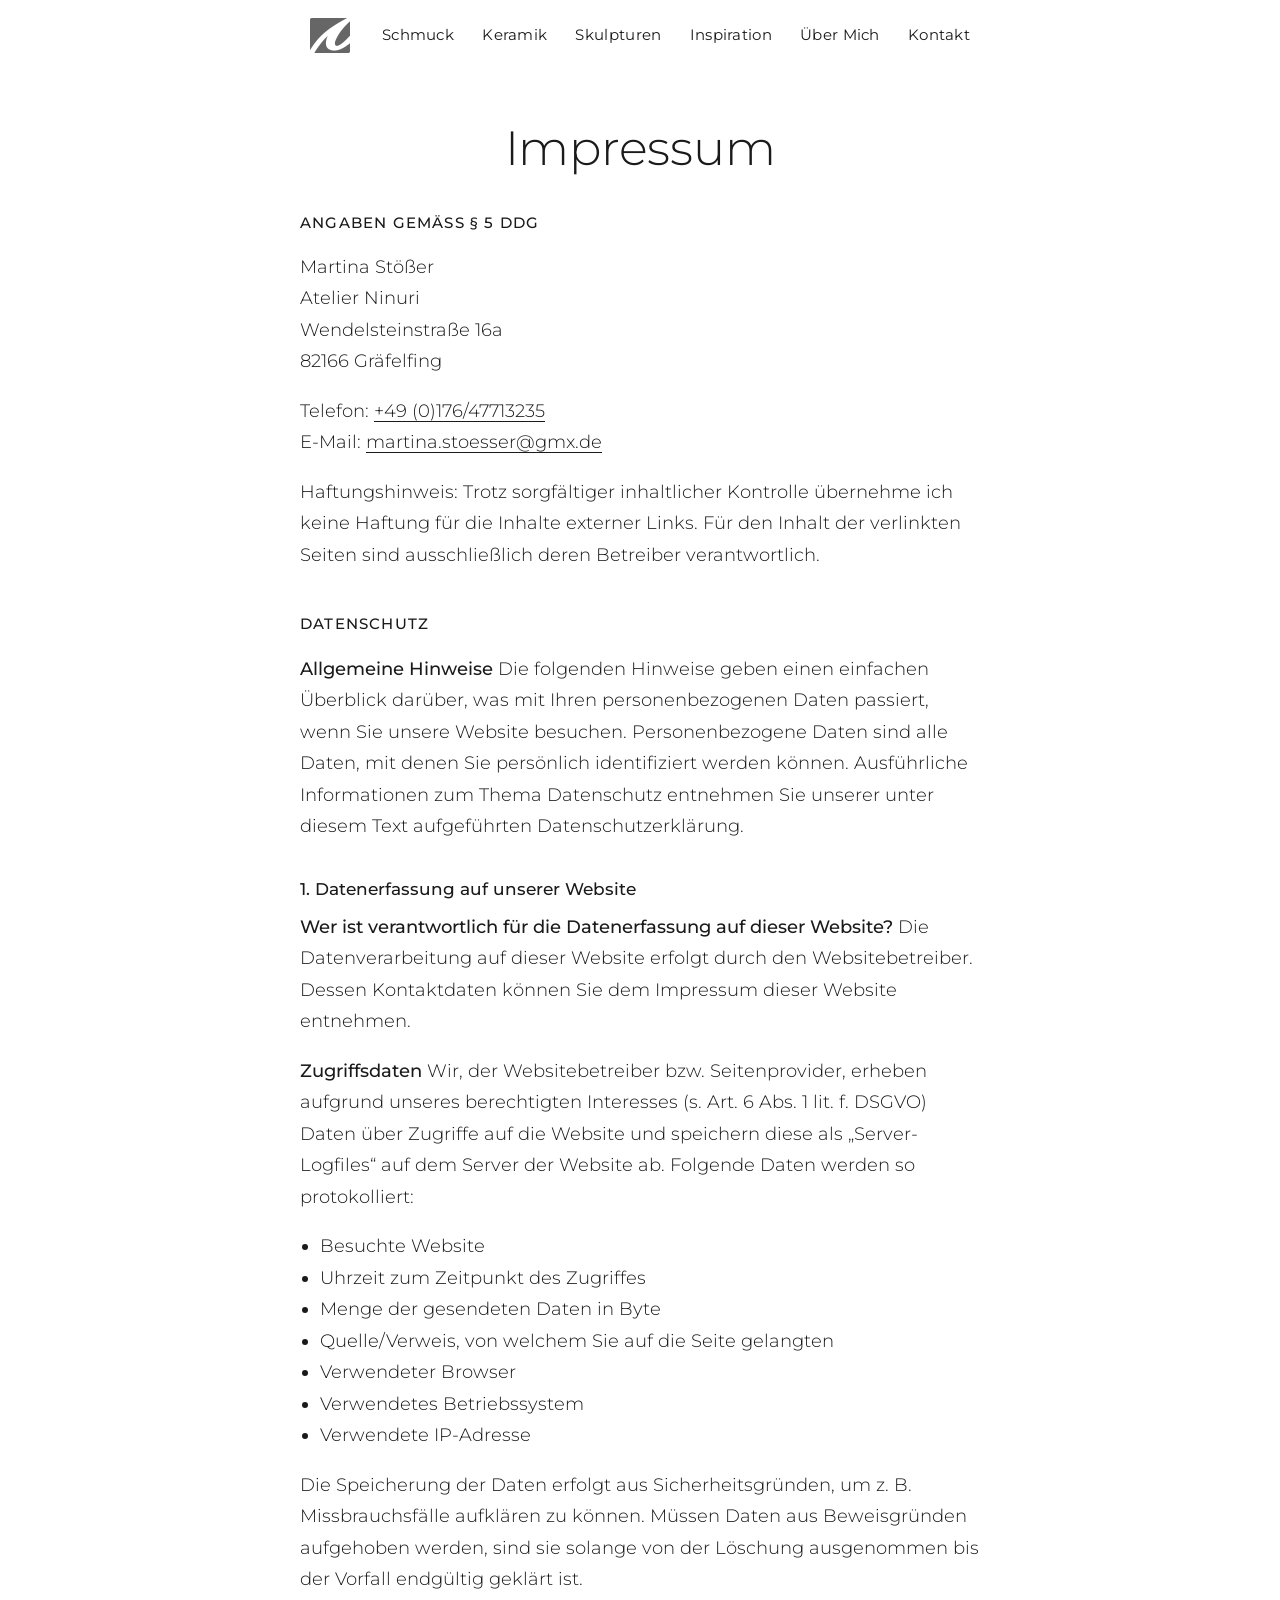
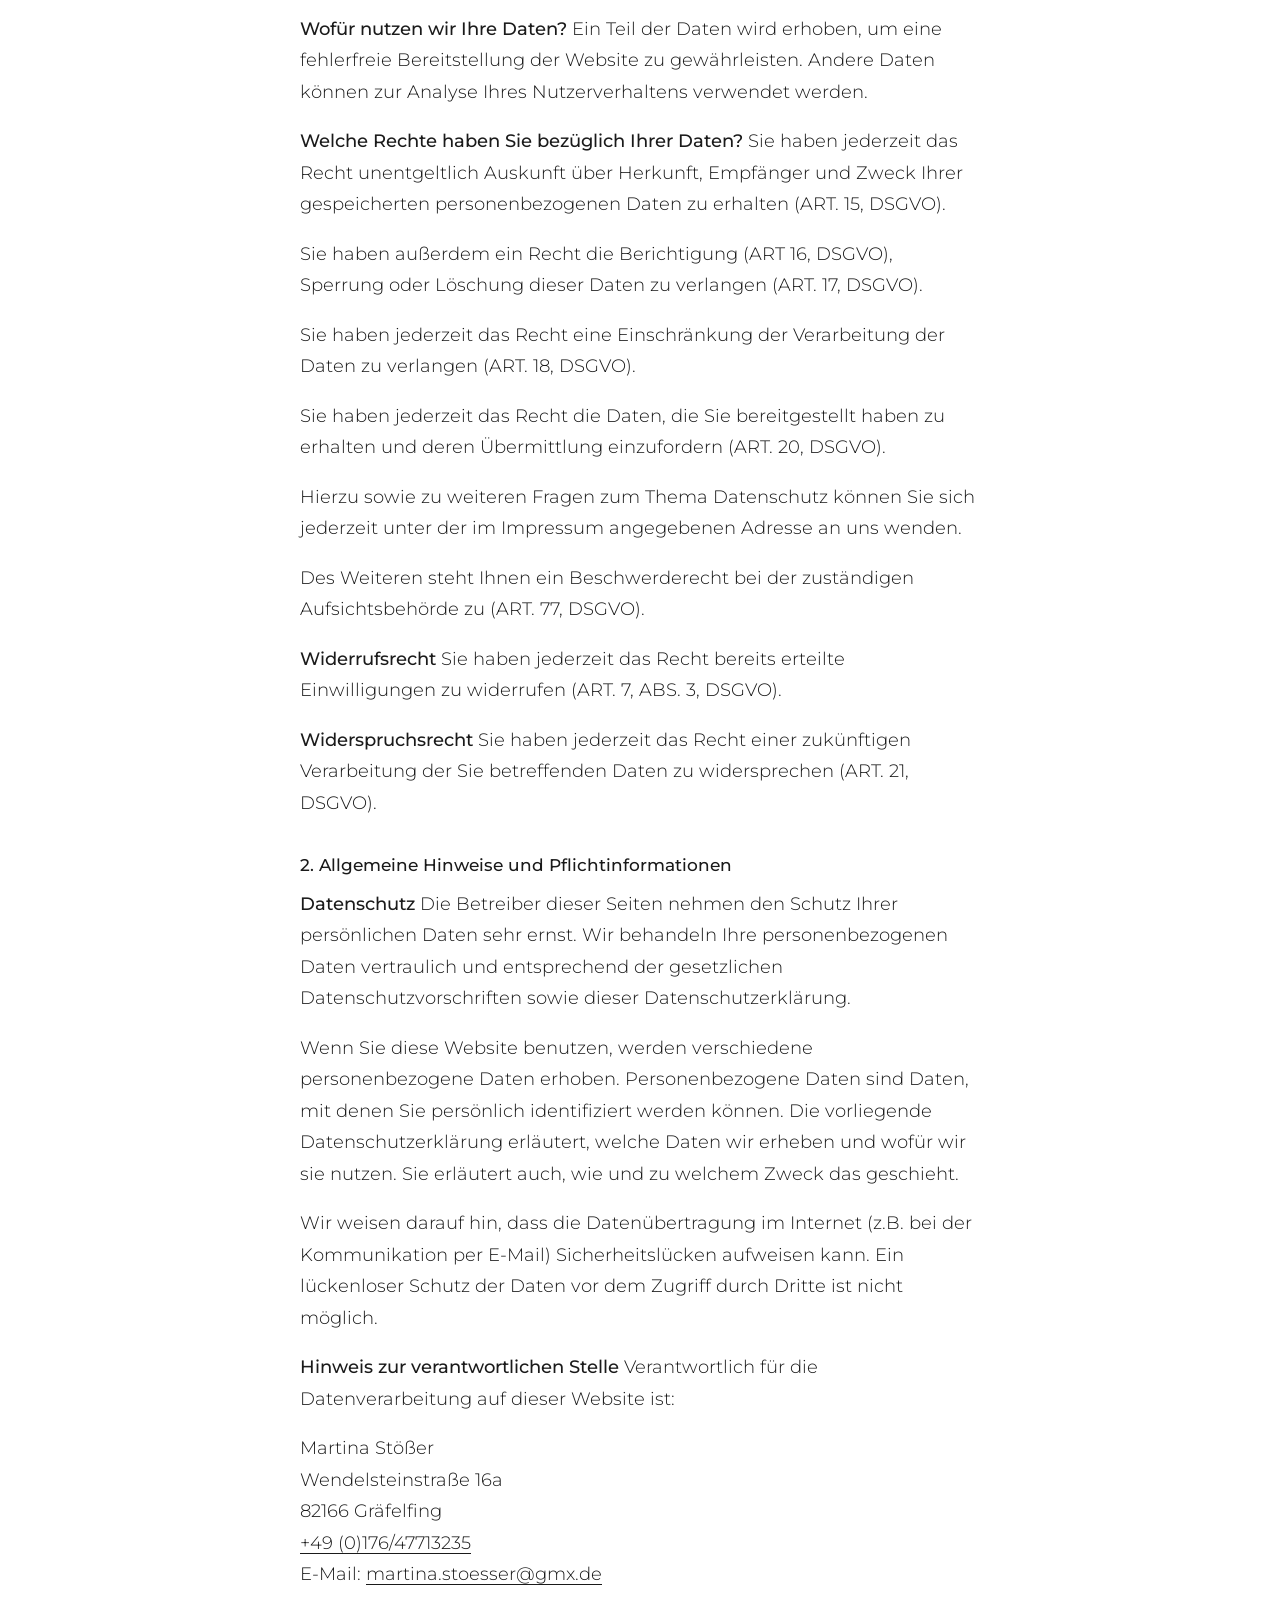
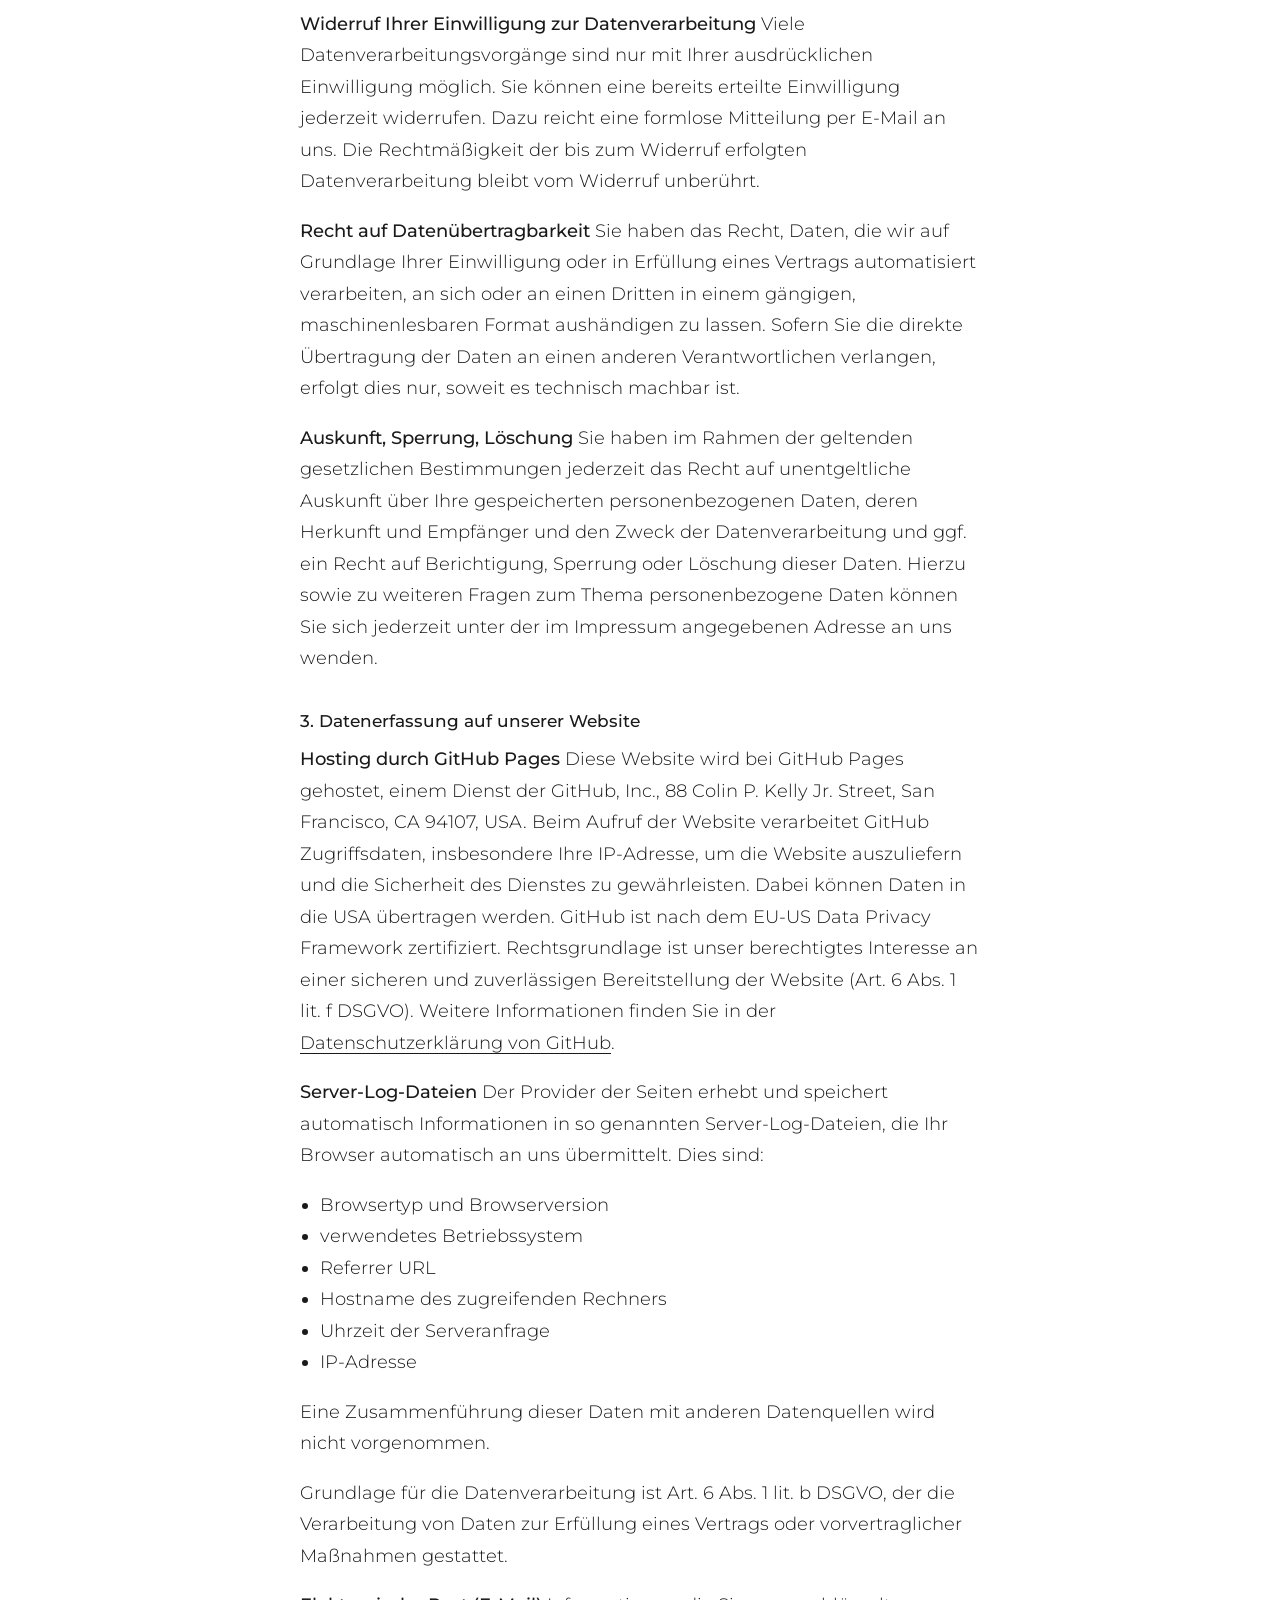
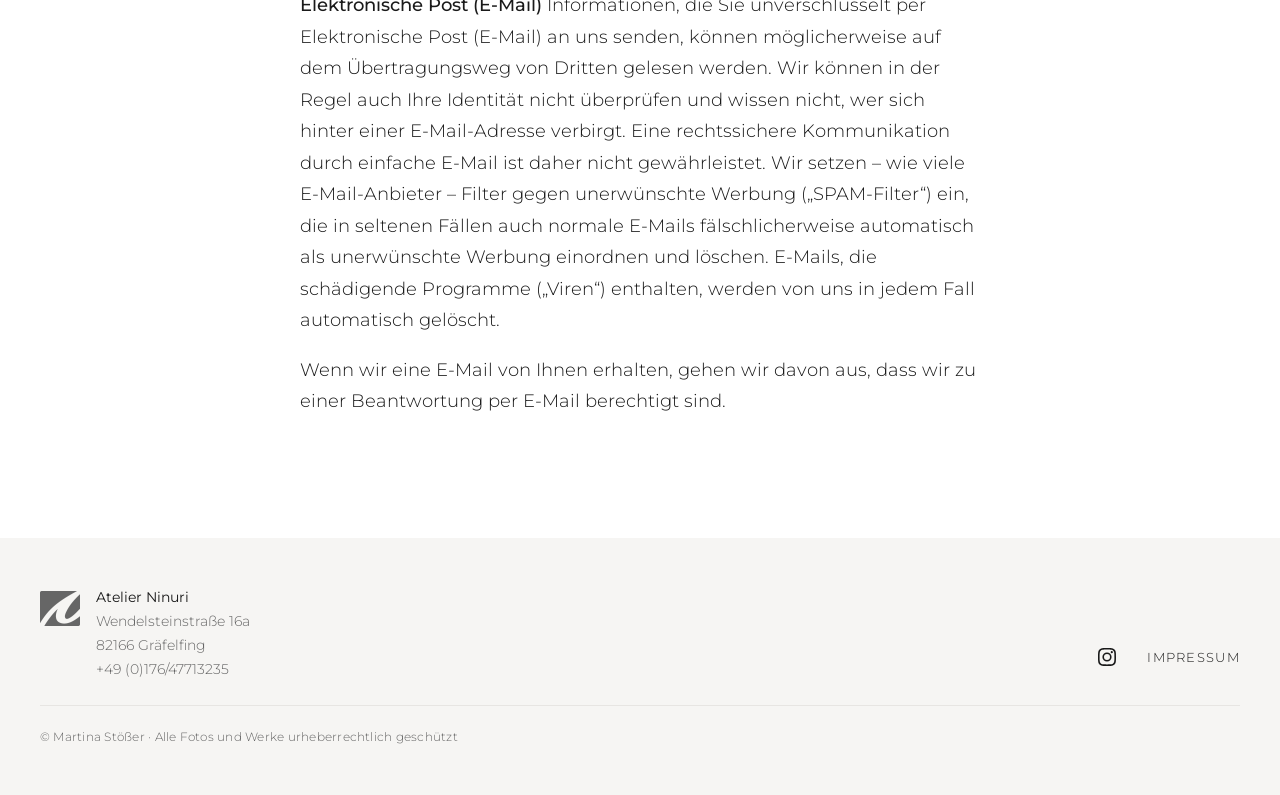
==== commit bd960b43: "Logo: crisper in menu and footer, cleaner leg edge under the fork Menu and footer use a 160 px image" ====
--- a/impressum/index.html
+++ b/impressum/index.html
@@ -24,7 +24,7 @@
 
   <header class="site-header">
     <div class="wrap header-inner">
-      <a class="brand" href="../"><img src="../assets/img/logo.svg" width="160" height="140" alt="Atelier Ninuri – Startseite"></a>
+      <a class="brand" href="../"><img src="../assets/img/logo.webp" width="160" height="140" alt="Atelier Ninuri – Startseite"></a>
       <button class="nav-toggle" type="button" aria-expanded="false" aria-controls="site-nav">
         <span class="nav-toggle-text">Menü</span><span class="burger" aria-hidden="true"></span>
       </button>
@@ -117,7 +117,7 @@
   <footer class="site-footer">
     <div class="wrap footer-inner">
       <div class="footer-brand">
-        <img src="../assets/img/logo.svg" width="160" height="140" loading="lazy" alt="">
+        <img src="../assets/img/logo.webp" width="160" height="140" loading="lazy" alt="">
         <p><strong>Atelier Ninuri</strong><br>Wendelsteinstraße 16a<br>82166 Gräfelfing<br><a href="tel:+4917647713235">+49 (0)176/47713235</a></p>
       </div>
       <div class="footer-links">
